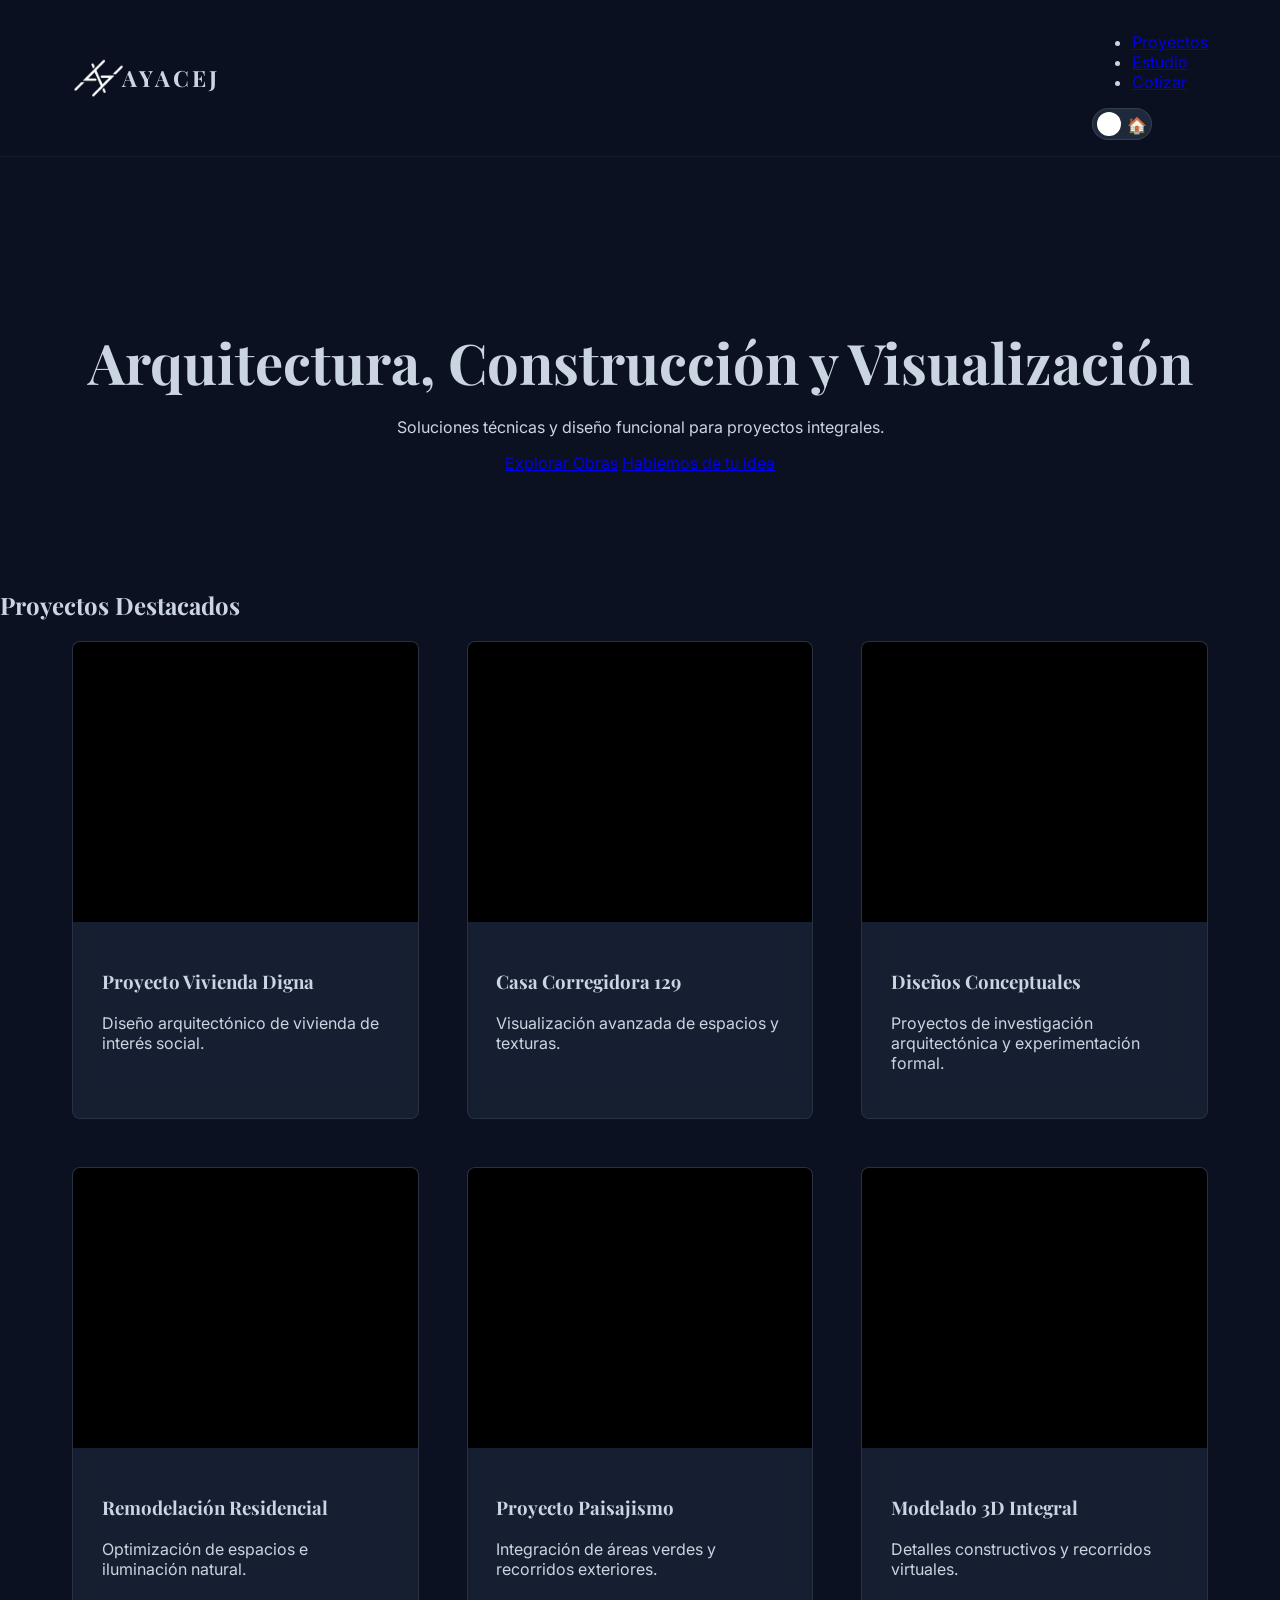
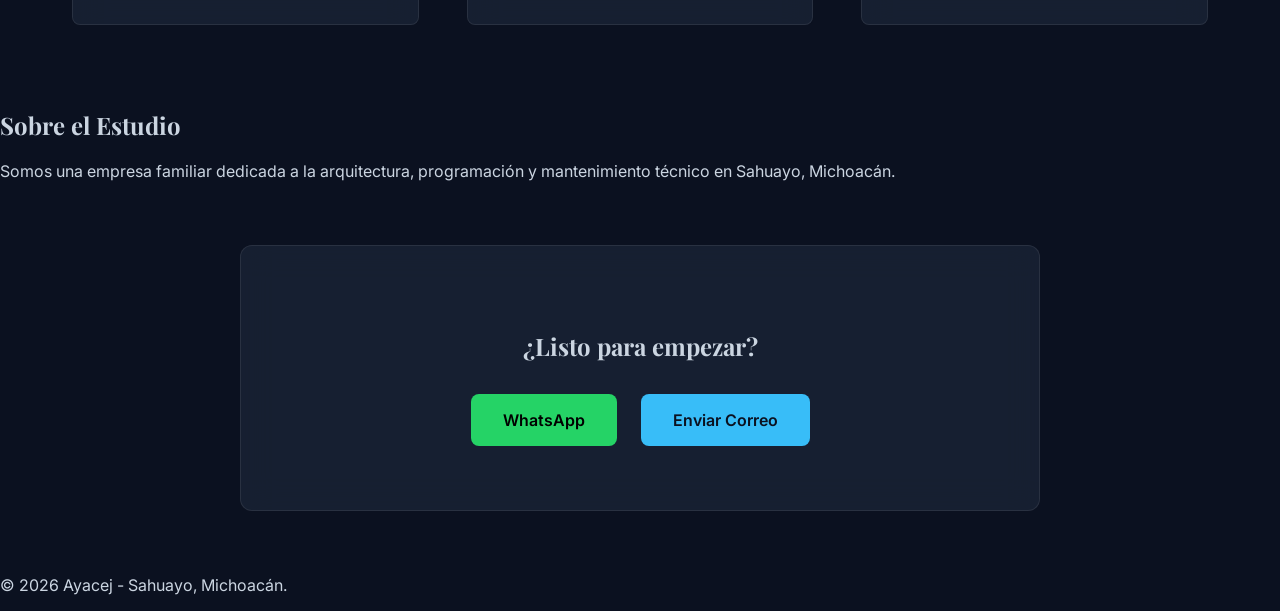
==== index.html @ bc3a91fa "Update index.html" ====
<!DOCTYPE html>
<html lang="es">
<head>
    <meta charset="UTF-8">
    <meta name="viewport" content="width=device-width, initial-scale=1.0">
    <title>AYACEJ | Arquitectura y Construcción</title>
    <link rel="stylesheet" href="style.css">
    <link rel="preconnect" href="https://fonts.googleapis.com">
    <link href="https://fonts.googleapis.com/css2?family=Inter:wght@300;400;500&family=Playfair+Display:wght@400;600;700&display=swap" rel="stylesheet">
</head>
<body>

<header>
    <nav>
        <a href="index.html" class="logo-link">
            <div class="logo-container">
                <img src="logo-blanco.png" alt="Ayacej" class="logo-img logo-dark">
                <img src="logo-negro.png" alt="Ayacej" class="logo-img logo-light">
                <span class="logo-text">AYACEJ</span>
            </div>
        </a>
        
        <div class="nav-right">
            <ul id="nav-links">
                <li><a href="#proyectos">Proyectos</a></li>
                <li><a href="#sobre-mi">Estudio</a></li>
                <li><a href="#contacto" class="btn-outline-nav">Cotizar</a></li>
            </ul>

            <div class="theme-toggle-wrapper">
                <input type="checkbox" id="theme-checkbox" class="toggle-checkbox">
                <label for="theme-checkbox" class="toggle-label">
                    <div class="toggle-icons">
                        <span class="icon sun-house">🏠</span>
                        <span class="icon moon-house">🏠</span>
                    </div>
                    <div class="toggle-thumb"></div>
                </label>
            </div>
            <button id="menu-toggle" class="mobile-menu-btn">☰</button>
        </div>
    </nav>
</header>

<section id="hero">
    <div class="hero-content fade-element">
        <h1>Arquitectura, Construcción y Visualización</h1>
        <p>Soluciones técnicas y diseño funcional para proyectos integrales.</p>
        <div class="hero-ctas">
            <a href="#proyectos" class="btn-primary">Explorar Obras</a>
            <a href="#contacto" class="btn-secondary">Hablemos de tu idea</a>
        </div>
    </div>
</section>

<main id="proyectos">
    <h2 class="section-title fade-element">Proyectos Destacados</h2>
    <div class="grid-proyectos">
        <div class="card fade-element">
            <div class="imagen-contenedor">
                <img src="proyecto1-img1.jpg" class="slideshow-img img-1" alt="Vivienda Digna" loading="lazy">
                <video src="proyecto1-video-web.mp4" class="hover-video" loop muted playsinline></video>
            </div>
            <div class="info">
                <h3>Proyecto Vivienda Digna</h3>
                <p>Diseño arquitectónico de vivienda de interés social.</p>
            </div>
        </div>
        <div class="card fade-element">
            <div class="imagen-contenedor">
                <img src="proyecto2-img1.jpg" class="slideshow-img img-1" alt="Casa Corregidora 129" loading="lazy">
                <video src="proyecto1-video-web.mp4" class="hover-video" loop muted playsinline></video>
            </div>
            <div class="info">
                <h3>Casa Corregidora 129</h3>
                <p>Visualización avanzada de espacios y texturas.</p>
            </div>
        </div>
        <div class="card fade-element">
            <div class="imagen-contenedor">
                <img src="proyecto3-img1.jpg" class="slideshow-img img-1" alt="Diseños Conceptuales" loading="lazy">
                <video src="proyecto3-video-web.mp4" class="hover-video" loop muted playsinline></video>
            </div>
            <div class="info">
                <h3>Diseños Conceptuales</h3>
                <p>Proyectos de investigación arquitectónica y experimentación formal.</p>
            </div>
        </div>
        <div class="card fade-element">
            <div class="imagen-contenedor">
                <img src="proyecto4-img1.jpg" class="slideshow-img img-1" alt="Remodelación" loading="lazy">
                <video src="proyecto4-video-web.mp4" class="hover-video" loop muted playsinline></video>
            </div>
            <div class="info">
                <h3>Remodelación Residencial</h3>
                <p>Optimización de espacios e iluminación natural.</p>
            </div>
        </div>
        <div class="card fade-element">
            <div class="imagen-contenedor">
                <img src="proyecto5-img1.jpg" class="slideshow-img img-1" alt="Paisajismo" loading="lazy">
                <video src="proyecto5-video-web.mp4" class="hover-video" loop muted playsinline></video>
            </div>
            <div class="info">
                <h3>Proyecto Paisajismo</h3>
                <p>Integración de áreas verdes y recorridos exteriores.</p>
            </div>
        </div>
        <div class="card fade-element">
            <div class="imagen-contenedor">
                <img src="proyecto6-img1.jpg" class="slideshow-img img-1" alt="Modelado 3D" loading="lazy">
                <video src="proyecto6-video-web.mp4" class="hover-video" loop muted playsinline></video>
            </div>
            <div class="info">
                <h3>Modelado 3D Integral</h3>
                <p>Detalles constructivos y recorridos virtuales.</p>
            </div>
        </div>
    </div>
</main>

<section id="sobre-mi" class="fade-element">
    <div class="container about-container">
        <h2>Sobre el Estudio</h2>
        <p>Somos una empresa familiar dedicada a la arquitectura, programación y mantenimiento técnico en Sahuayo, Michoacán.</p>
    </div>
</section>

<section id="contacto" class="fade-element">
    <div class="container contacto-container">
        <h2>¿Listo para empezar?</h2>
        <div class="contacto-links">
            <a href="https://wa.me/523531000000" target="_blank" class="contacto-btn whatsapp-btn">WhatsApp</a>
            <a href="mailto:contacto.ayacej@proton.me" class="contacto-btn email-btn">Enviar Correo</a>
        </div>
    </div>
</section>

<footer>
    <p>&copy; 2026 Ayacej - Sahuayo, Michoacán.</p>
</footer>

<script>
    const themeCheckbox = document.getElementById('theme-checkbox');
    themeCheckbox.addEventListener('change', () => {
        document.body.classList.toggle('light-mode');
    });

    const menuToggle = document.getElementById('menu-toggle');
    const navLinks = document.getElementById('nav-links');
    menuToggle.addEventListener('click', () => {
        navLinks.classList.toggle('active');
        menuToggle.innerHTML = navLinks.classList.contains('active') ? '✖' : '☰';
    });

    document.querySelectorAll('.card').forEach(card => {
        const video = card.querySelector('.hover-video');
        card.addEventListener('mouseenter', () => video?.play());
        card.addEventListener('mouseleave', () => { if(video){video.pause(); video.currentTime=0;}});
    });

    const observer = new IntersectionObserver((entries) => {
        entries.forEach(entry => {
            if (entry.isIntersecting) entry.target.classList.add('visible');
        });
    }, { threshold: 0.1 });
    document.querySelectorAll('.fade-element').forEach(el => observer.observe(el));
</script>
</body>
</html>
---- style.css ----
:root {
    --bg-dark: #0B1120;     
    --card-dark: rgba(30, 41, 59, 0.65); 
    --text-dark: #CBD5E1;   
    --acento: #38BDF8;      
    --bg-light: #F0F9FF;    
    --card-light: rgba(255, 255, 255, 0.7); 
    --text-light: #0F172A;  
}

/* EVITAR SCROLL LATERAL */
*, *::before, *::after { box-sizing: border-box; }
html, body { overflow-x: hidden; width: 100%; max-width: 100vw; margin: 0; padding: 0; }

body { font-family: 'Inter', sans-serif; background-color: var(--bg-dark); color: var(--text-dark); transition: background-color 0.4s ease; }
h1, h2, h3, .logo-text { font-family: 'Playfair Display', serif; }
body.light-mode { background-color: var(--bg-light); color: var(--text-light); }

header { position: sticky; top: 0; z-index: 1000; background: rgba(11, 17, 32, 0.8); backdrop-filter: blur(12px); -webkit-backdrop-filter: blur(12px); border-bottom: 1px solid rgba(255, 255, 255, 0.05); }
body.light-mode header { background: rgba(240, 249, 255, 0.8); border-bottom: 1px solid rgba(2, 132, 199, 0.1); }

nav { display: flex; justify-content: space-between; align-items: center; max-width: 1200px; margin: 0 auto; padding: 1rem 2rem; }
.logo-container { display: flex; align-items: center; height: 50px; width: 200px; position: relative; }
.logo-img { height: 40px; position: absolute; transition: opacity 0.4s; }
.logo-light, body.light-mode .logo-dark { opacity: 0; }
body.light-mode .logo-light { opacity: 1; }
.logo-text { margin-left: 50px; font-size: 1.4rem; letter-spacing: 3px; font-weight: 700; }
.logo-link { text-decoration: none; color: inherit; }

/* BOTÓN DE TEMA ANIMADO */
.theme-toggle-wrapper { position: relative; z-index: 1005; }
.toggle-checkbox { opacity: 0; position: absolute; }
.toggle-label { display: flex; align-items: center; justify-content: space-between; width: 60px; height: 32px; background: #1e293b; border-radius: 20px; position: relative; cursor: pointer; border: 1px solid rgba(255,255,255,0.1); }
.toggle-icons { display: flex; justify-content: space-between; width: 100%; padding: 0 6px; color: #cbd5e1; }
.toggle-thumb { width: 24px; height: 24px; background: white; border-radius: 50%; position: absolute; left: 4px; transition: 0.4s cubic-bezier(0.23, 1, 0.32, 1); }
.icon { width: 18px; height: 18px; }
.sun-house { opacity: 0; }
.toggle-checkbox:checked + .toggle-label { background: #cbd5e1; }
.toggle-checkbox:checked + .toggle-label .toggle-thumb { transform: translateX(28px); background: #0284C7; }
.toggle-checkbox:checked + .toggle-label .sun-house { opacity: 1; color: #0284C7; }
.toggle-checkbox:checked + .toggle-label .moon-house { opacity: 0; }

.mobile-menu-btn { background: none; border: none; font-size: 1.5rem; color: inherit; cursor: pointer; display: none; z-index: 1005; position: relative; }

/* HERO Y CARDS */
#hero { padding: 8rem 2rem 6rem; text-align: center; }
#hero h1 { font-size: 3.5rem; line-height: 1.1; margin-bottom: 1.5rem; }
.grid-proyectos { display: grid; grid-template-columns: repeat(auto-fit, minmax(320px, 1fr)); gap: 3rem; padding: 0 2rem 4rem; max-width: 1200px; margin: 0 auto; }
.card { background: var(--card-dark); backdrop-filter: blur(16px); border-radius: 8px; overflow: hidden; border: 1px solid rgba(255,255,255,0.08); transition: 0.4s; cursor: pointer; }
.card:hover { transform: translateY(-10px); border-color: var(--acento); box-shadow: 0 20px 40px rgba(0,0,0,0.4); }
.imagen-contenedor { width: 100%; height: 280px; position: relative; background: #000; overflow: hidden; }
.slideshow-img { position: absolute; width: 100%; height: 100%; object-fit: cover; opacity: 0; animation: crossfade 16s infinite; }
.img-1 { animation-delay: 0s; } .img-2 { animation-delay: 4s; }
@keyframes crossfade { 0%, 35% { opacity: 0; } 10%, 25% { opacity: 1; } }
.hover-video { position: absolute; width: 100%; height: 100%; object-fit: cover; opacity: 0; transition: 0.4s; z-index: 10; }
.card:hover .hover-video { opacity: 1; }
.info { padding: 1.8rem; }

/* CONTACTO */
.contacto-container { max-width: 800px; margin: 4rem auto; padding: 4rem 2rem; text-align: center; background: var(--card-dark); backdrop-filter: blur(16px); border-radius: 12px; border: 1px solid rgba(255,255,255,0.08); }
.contacto-links { display: flex; justify-content: center; gap: 1.5rem; margin-top: 2rem; }
.contacto-btn { display: flex; align-items: center; gap: 10px; padding: 1rem 2rem; border-radius: 8px; text-decoration: none; font-weight: 600; transition: 0.3s; }
.whatsapp-btn { background: #25D366; color: #000; }
.email-btn { background: var(--acento); color: #0B1120; }
body.light-mode .email-btn { background: #0284C7; color: #fff; }

.fade-element { opacity: 0; transform: translateY(30px); transition: 0.8s; }
.fade-element.visible { opacity: 1; transform: translateY(0); }

/* MOBILE */
@media (max-width: 768px) {
    .mobile-menu-btn { display: block; }
    nav ul { position: fixed; top: 0; left: 0; width: 100%; height: 100vh; background: rgba(11, 17, 32, 0.98); display: flex; flex-direction: column; justify-content: center; transform: translateX(100%); transition: 0.4s; }
    nav ul.active { transform: translateX(0); }
    nav ul li { margin: 1.5rem 0; font-size: 1.5rem; text-align: center; }
    .grid-proyectos { gap: 2rem; }
    .contacto-links { flex-direction: column; }
    #hero h1 { font-size: 2.4rem; }
}
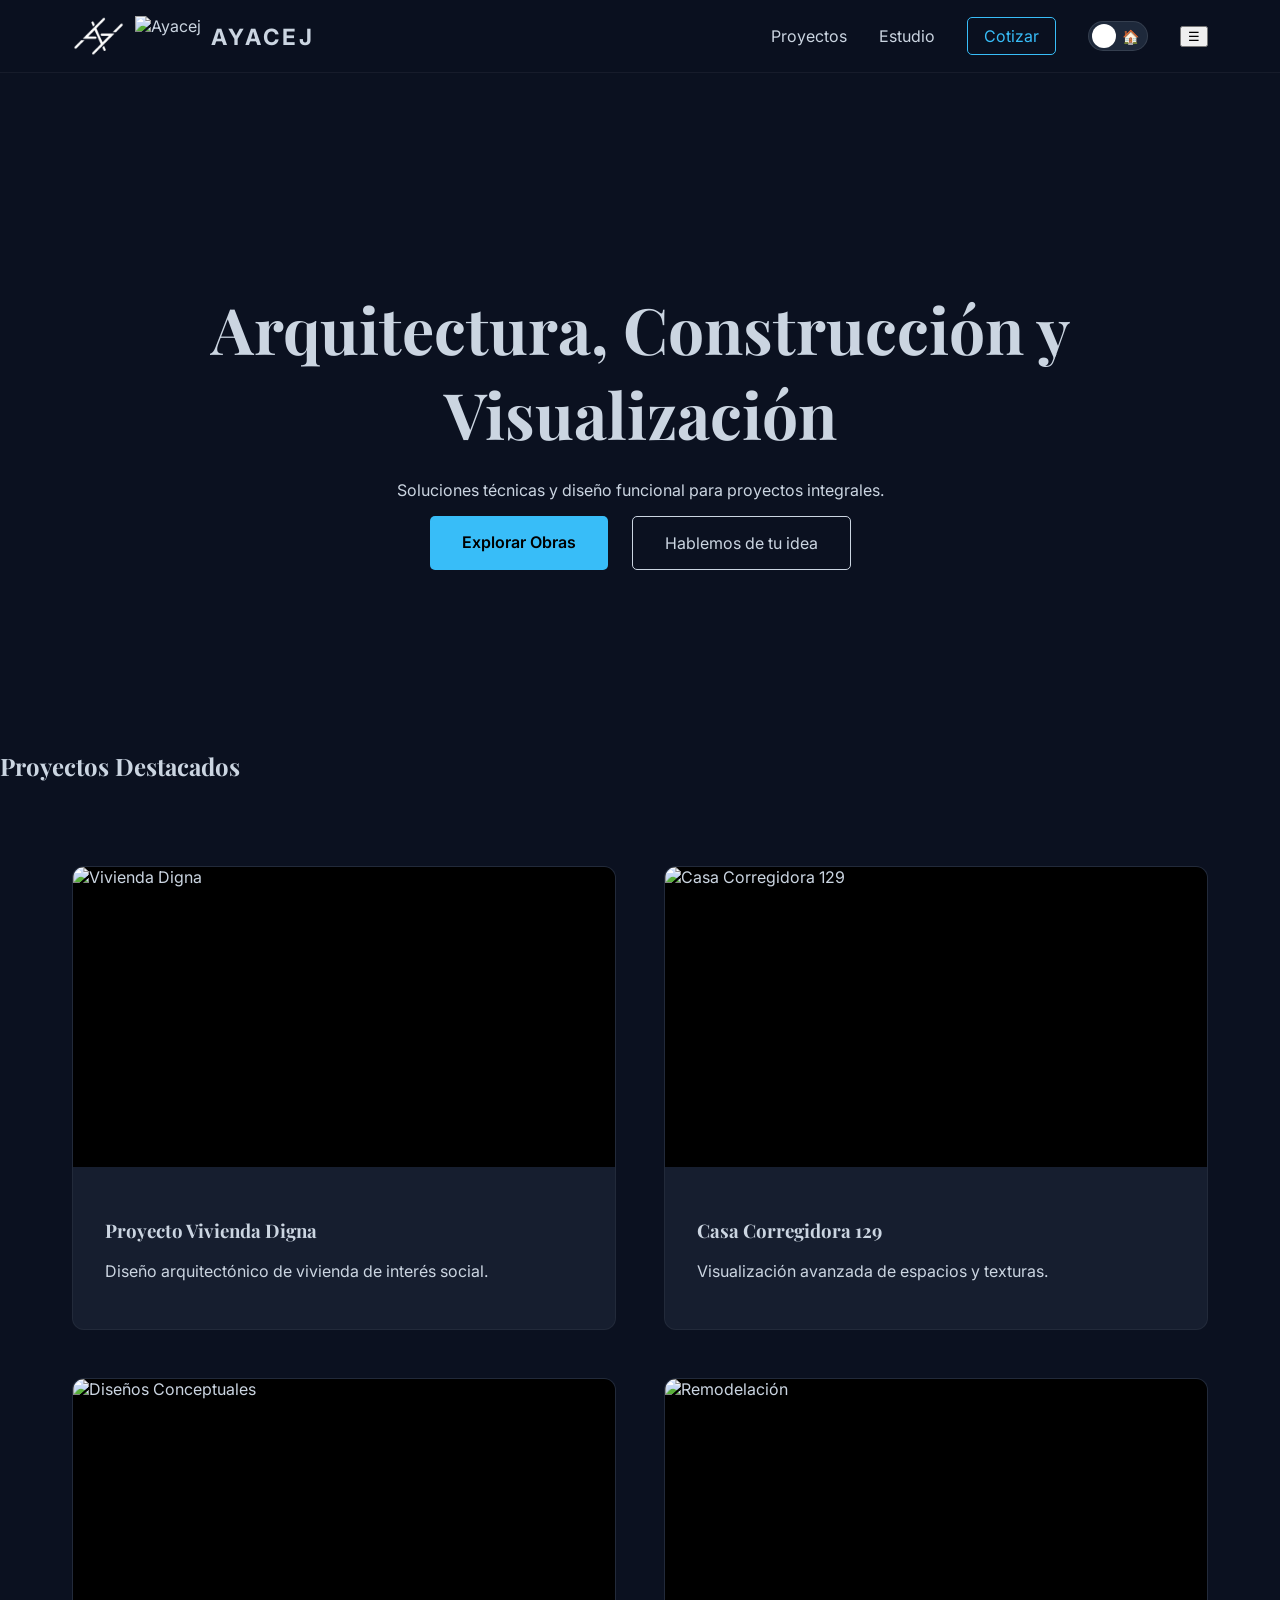
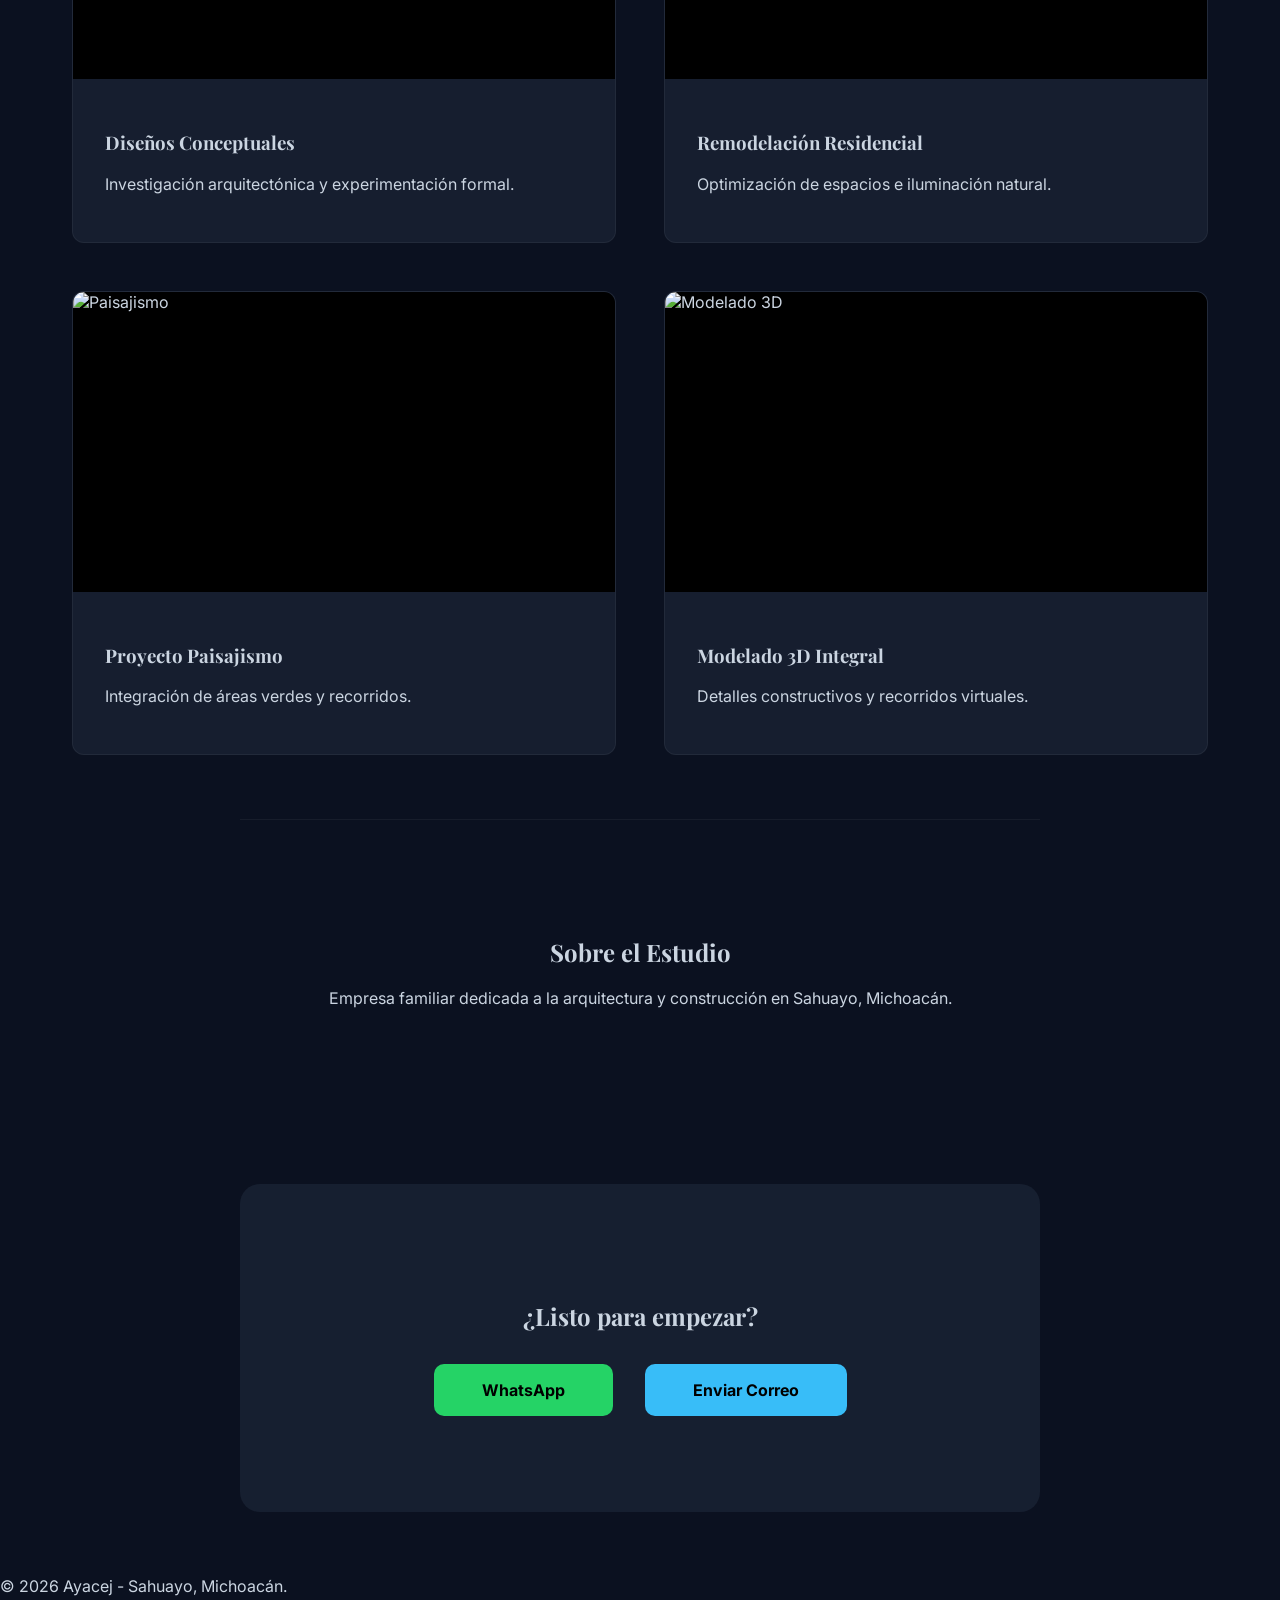
==== commit 397eafb4: "Update index.html" ====
--- a/index.html
+++ b/index.html
@@ -8,9 +8,7 @@
     <link rel="preconnect" href="https://fonts.googleapis.com">
     <link href="https://fonts.googleapis.com/css2?family=Inter:wght@300;400;500&family=Playfair+Display:wght@400;600;700&display=swap" rel="stylesheet">
 </head>
-<body>
-
-<header>
+<body class="dark-mode"> <header>
     <nav>
         <a href="index.html" class="logo-link">
             <div class="logo-container">
@@ -58,7 +56,7 @@
     <div class="grid-proyectos">
         <div class="card fade-element">
             <div class="imagen-contenedor">
-                <img src="proyecto1-img1.jpg" class="slideshow-img img-1" alt="Vivienda Digna" loading="lazy">
+                <img src="proyecto1-img1.jpg" class="slideshow-img img-1" alt="Vivienda Digna">
                 <video src="proyecto1-video-web.mp4" class="hover-video" loop muted playsinline></video>
             </div>
             <div class="info">
@@ -68,7 +66,7 @@
         </div>
         <div class="card fade-element">
             <div class="imagen-contenedor">
-                <img src="proyecto2-img1.jpg" class="slideshow-img img-1" alt="Casa Corregidora 129" loading="lazy">
+                <img src="proyecto2-img1.jpg" class="slideshow-img img-1" alt="Casa Corregidora 129">
                 <video src="proyecto1-video-web.mp4" class="hover-video" loop muted playsinline></video>
             </div>
             <div class="info">
@@ -78,17 +76,17 @@
         </div>
         <div class="card fade-element">
             <div class="imagen-contenedor">
-                <img src="proyecto3-img1.jpg" class="slideshow-img img-1" alt="Diseños Conceptuales" loading="lazy">
+                <img src="proyecto3-img1.jpg" class="slideshow-img img-1" alt="Diseños Conceptuales">
                 <video src="proyecto3-video-web.mp4" class="hover-video" loop muted playsinline></video>
             </div>
             <div class="info">
                 <h3>Diseños Conceptuales</h3>
-                <p>Proyectos de investigación arquitectónica y experimentación formal.</p>
+                <p>Investigación arquitectónica y experimentación formal.</p>
             </div>
         </div>
         <div class="card fade-element">
             <div class="imagen-contenedor">
-                <img src="proyecto4-img1.jpg" class="slideshow-img img-1" alt="Remodelación" loading="lazy">
+                <img src="proyecto4-img1.jpg" class="slideshow-img img-1" alt="Remodelación">
                 <video src="proyecto4-video-web.mp4" class="hover-video" loop muted playsinline></video>
             </div>
             <div class="info">
@@ -98,17 +96,17 @@
         </div>
         <div class="card fade-element">
             <div class="imagen-contenedor">
-                <img src="proyecto5-img1.jpg" class="slideshow-img img-1" alt="Paisajismo" loading="lazy">
+                <img src="proyecto5-img1.jpg" class="slideshow-img img-1" alt="Paisajismo">
                 <video src="proyecto5-video-web.mp4" class="hover-video" loop muted playsinline></video>
             </div>
             <div class="info">
                 <h3>Proyecto Paisajismo</h3>
-                <p>Integración de áreas verdes y recorridos exteriores.</p>
+                <p>Integración de áreas verdes y recorridos.</p>
             </div>
         </div>
         <div class="card fade-element">
             <div class="imagen-contenedor">
-                <img src="proyecto6-img1.jpg" class="slideshow-img img-1" alt="Modelado 3D" loading="lazy">
+                <img src="proyecto6-img1.jpg" class="slideshow-img img-1" alt="Modelado 3D">
                 <video src="proyecto6-video-web.mp4" class="hover-video" loop muted playsinline></video>
             </div>
             <div class="info">
@@ -122,7 +120,7 @@
 <section id="sobre-mi" class="fade-element">
     <div class="container about-container">
         <h2>Sobre el Estudio</h2>
-        <p>Somos una empresa familiar dedicada a la arquitectura, programación y mantenimiento técnico en Sahuayo, Michoacán.</p>
+        <p>Empresa familiar dedicada a la arquitectura y construcción en Sahuayo, Michoacán.</p>
     </div>
 </section>
 
@@ -142,8 +140,16 @@
 
 <script>
     const themeCheckbox = document.getElementById('theme-checkbox');
+    const body = document.body;
+
     themeCheckbox.addEventListener('change', () => {
-        document.body.classList.toggle('light-mode');
+        if(themeCheckbox.checked) {
+            body.classList.remove('dark-mode');
+            body.classList.add('light-mode');
+        } else {
+            body.classList.remove('light-mode');
+            body.classList.add('dark-mode');
+        }
     });
 
     const menuToggle = document.getElementById('menu-toggle');
--- a/style.css
+++ b/style.css
@@ -1,79 +1,81 @@
 :root {
     --bg-dark: #0B1120;     
-    --card-dark: rgba(30, 41, 59, 0.65); 
+    --card-dark: rgba(30, 41, 59, 0.6); 
     --text-dark: #CBD5E1;   
     --acento: #38BDF8;      
     --bg-light: #F0F9FF;    
-    --card-light: rgba(255, 255, 255, 0.7); 
+    --card-light: rgba(255, 255, 255, 0.8); 
     --text-light: #0F172A;  
 }
 
-/* EVITAR SCROLL LATERAL */
 *, *::before, *::after { box-sizing: border-box; }
-html, body { overflow-x: hidden; width: 100%; max-width: 100vw; margin: 0; padding: 0; }
+html, body { overflow-x: hidden; width: 100%; margin: 0; padding: 0; }
 
-body { font-family: 'Inter', sans-serif; background-color: var(--bg-dark); color: var(--text-dark); transition: background-color 0.4s ease; }
-h1, h2, h3, .logo-text { font-family: 'Playfair Display', serif; }
-body.light-mode { background-color: var(--bg-light); color: var(--text-light); }
+body { font-family: 'Inter', sans-serif; background-color: var(--bg-dark); color: var(--text-dark); transition: 0.4s; }
+h1, h2, h3 { font-family: 'Playfair Display', serif; }
+a { text-decoration: none; color: inherit; transition: 0.3s; }
 
-header { position: sticky; top: 0; z-index: 1000; background: rgba(11, 17, 32, 0.8); backdrop-filter: blur(12px); -webkit-backdrop-filter: blur(12px); border-bottom: 1px solid rgba(255, 255, 255, 0.05); }
+/* HEADER Y NAV */
+header { position: sticky; top: 0; z-index: 1000; background: rgba(11, 17, 32, 0.8); backdrop-filter: blur(12px); border-bottom: 1px solid rgba(255, 255, 255, 0.05); }
 body.light-mode header { background: rgba(240, 249, 255, 0.8); border-bottom: 1px solid rgba(2, 132, 199, 0.1); }
 
 nav { display: flex; justify-content: space-between; align-items: center; max-width: 1200px; margin: 0 auto; padding: 1rem 2rem; }
-.logo-container { display: flex; align-items: center; height: 50px; width: 200px; position: relative; }
-.logo-img { height: 40px; position: absolute; transition: opacity 0.4s; }
-.logo-light, body.light-mode .logo-dark { opacity: 0; }
-body.light-mode .logo-light { opacity: 1; }
-.logo-text { margin-left: 50px; font-size: 1.4rem; letter-spacing: 3px; font-weight: 700; }
-.logo-link { text-decoration: none; color: inherit; }
+.nav-right { display: flex; align-items: center; gap: 2rem; }
 
-/* BOTÓN DE TEMA ANIMADO */
+/* Menú horizontal PC */
+nav ul { display: flex; list-style: none; gap: 2rem; margin: 0; padding: 0; }
+nav ul li a:hover { color: var(--acento); }
+.btn-outline-nav { border: 1px solid var(--acento); padding: 0.5rem 1rem; border-radius: 5px; color: var(--acento) !important; }
+
+.logo-container { display: flex; align-items: center; gap: 10px; }
+.logo-img { height: 40px; }
+.logo-text { font-size: 1.4rem; letter-spacing: 3px; font-weight: 700; }
+
+/* BOTÓN TEMA */
 .theme-toggle-wrapper { position: relative; z-index: 1005; }
 .toggle-checkbox { opacity: 0; position: absolute; }
-.toggle-label { display: flex; align-items: center; justify-content: space-between; width: 60px; height: 32px; background: #1e293b; border-radius: 20px; position: relative; cursor: pointer; border: 1px solid rgba(255,255,255,0.1); }
-.toggle-icons { display: flex; justify-content: space-between; width: 100%; padding: 0 6px; color: #cbd5e1; }
-.toggle-thumb { width: 24px; height: 24px; background: white; border-radius: 50%; position: absolute; left: 4px; transition: 0.4s cubic-bezier(0.23, 1, 0.32, 1); }
-.icon { width: 18px; height: 18px; }
-.sun-house { opacity: 0; }
-.toggle-checkbox:checked + .toggle-label { background: #cbd5e1; }
-.toggle-checkbox:checked + .toggle-label .toggle-thumb { transform: translateX(28px); background: #0284C7; }
-.toggle-checkbox:checked + .toggle-label .sun-house { opacity: 1; color: #0284C7; }
-.toggle-checkbox:checked + .toggle-label .moon-house { opacity: 0; }
+.toggle-label { display: flex; align-items: center; width: 60px; height: 30px; background: #1e293b; border-radius: 20px; cursor: pointer; position: relative; border: 1px solid rgba(255,255,255,0.1); }
+.toggle-thumb { width: 24px; height: 24px; background: white; border-radius: 50%; position: absolute; left: 3px; transition: 0.4s; z-index: 2; }
+.toggle-icons { display: flex; justify-content: space-between; width: 100%; padding: 0 8px; font-size: 14px; }
+.toggle-checkbox:checked + .toggle-label .toggle-thumb { transform: translateX(30px); }
 
-.mobile-menu-btn { background: none; border: none; font-size: 1.5rem; color: inherit; cursor: pointer; display: none; z-index: 1005; position: relative; }
+/* HERO */
+#hero { padding: 10rem 2rem; text-align: center; }
+#hero h1 { font-size: 4rem; margin-bottom: 1.5rem; }
+.hero-ctas { display: flex; justify-content: center; gap: 1.5rem; }
+.btn-primary { background: var(--acento); color: #000; padding: 1rem 2rem; border-radius: 5px; font-weight: 600; }
+.btn-secondary { border: 1px solid var(--text-dark); padding: 1rem 2rem; border-radius: 5px; }
 
-/* HERO Y CARDS */
-#hero { padding: 8rem 2rem 6rem; text-align: center; }
-#hero h1 { font-size: 3.5rem; line-height: 1.1; margin-bottom: 1.5rem; }
-.grid-proyectos { display: grid; grid-template-columns: repeat(auto-fit, minmax(320px, 1fr)); gap: 3rem; padding: 0 2rem 4rem; max-width: 1200px; margin: 0 auto; }
-.card { background: var(--card-dark); backdrop-filter: blur(16px); border-radius: 8px; overflow: hidden; border: 1px solid rgba(255,255,255,0.08); transition: 0.4s; cursor: pointer; }
-.card:hover { transform: translateY(-10px); border-color: var(--acento); box-shadow: 0 20px 40px rgba(0,0,0,0.4); }
-.imagen-contenedor { width: 100%; height: 280px; position: relative; background: #000; overflow: hidden; }
-.slideshow-img { position: absolute; width: 100%; height: 100%; object-fit: cover; opacity: 0; animation: crossfade 16s infinite; }
-.img-1 { animation-delay: 0s; } .img-2 { animation-delay: 4s; }
-@keyframes crossfade { 0%, 35% { opacity: 0; } 10%, 25% { opacity: 1; } }
-.hover-video { position: absolute; width: 100%; height: 100%; object-fit: cover; opacity: 0; transition: 0.4s; z-index: 10; }
+/* GRID CARDS */
+.grid-proyectos { display: grid; grid-template-columns: repeat(auto-fit, minmax(350px, 1fr)); gap: 3rem; max-width: 1200px; margin: 0 auto; padding: 4rem 2rem; }
+.card { background: var(--card-dark); border-radius: 12px; overflow: hidden; border: 1px solid rgba(255,255,255,0.05); transition: 0.4s; }
+.card:hover { transform: translateY(-10px); border-color: var(--acento); }
+.imagen-contenedor { height: 300px; position: relative; background: #000; }
+.slideshow-img { width: 100%; height: 100%; object-fit: cover; }
+.hover-video { position: absolute; top: 0; left: 0; width: 100%; height: 100%; object-fit: cover; opacity: 0; transition: 0.4s; }
 .card:hover .hover-video { opacity: 1; }
-.info { padding: 1.8rem; }
+.info { padding: 2rem; }
 
 /* CONTACTO */
-.contacto-container { max-width: 800px; margin: 4rem auto; padding: 4rem 2rem; text-align: center; background: var(--card-dark); backdrop-filter: blur(16px); border-radius: 12px; border: 1px solid rgba(255,255,255,0.08); }
-.contacto-links { display: flex; justify-content: center; gap: 1.5rem; margin-top: 2rem; }
-.contacto-btn { display: flex; align-items: center; gap: 10px; padding: 1rem 2rem; border-radius: 8px; text-decoration: none; font-weight: 600; transition: 0.3s; }
-.whatsapp-btn { background: #25D366; color: #000; }
-.email-btn { background: var(--acento); color: #0B1120; }
-body.light-mode .email-btn { background: #0284C7; color: #fff; }
+.contacto-container { text-align: center; padding: 6rem 2rem; background: var(--card-dark); margin: 4rem auto; max-width: 800px; border-radius: 20px; }
+.contacto-links { display: flex; justify-content: center; gap: 2rem; margin-top: 2rem; }
+.contacto-btn { padding: 1rem 3rem; border-radius: 10px; font-weight: 700; color: #000 !important; }
+.whatsapp-btn { background: #25D366; }
+.email-btn { background: var(--acento); }
 
+/* SOBRE MI */
+.about-container { max-width: 800px; margin: 0 auto; padding: 6rem 2rem; text-align: center; border-top: 1px solid rgba(255,255,255,0.05); }
+
+/* ANIMACIONES */
 .fade-element { opacity: 0; transform: translateY(30px); transition: 0.8s; }
 .fade-element.visible { opacity: 1; transform: translateY(0); }
 
-/* MOBILE */
+/* RESPONSIVO */
 @media (max-width: 768px) {
-    .mobile-menu-btn { display: block; }
-    nav ul { position: fixed; top: 0; left: 0; width: 100%; height: 100vh; background: rgba(11, 17, 32, 0.98); display: flex; flex-direction: column; justify-content: center; transform: translateX(100%); transition: 0.4s; }
+    .mobile-menu-btn { display: block; position: relative; z-index: 1005; background: none; border: none; font-size: 1.5rem; color: inherit; }
+    nav ul { position: fixed; top: 0; left: 0; width: 100%; height: 100vh; background: var(--bg-dark); flex-direction: column; justify-content: center; transform: translateX(100%); transition: 0.4s; z-index: 1000; }
     nav ul.active { transform: translateX(0); }
-    nav ul li { margin: 1.5rem 0; font-size: 1.5rem; text-align: center; }
-    .grid-proyectos { gap: 2rem; }
-    .contacto-links { flex-direction: column; }
-    #hero h1 { font-size: 2.4rem; }
+    .nav-right { gap: 1rem; }
+    #hero h1 { font-size: 2.5rem; }
+    .hero-ctas, .contacto-links { flex-direction: column; }
 }
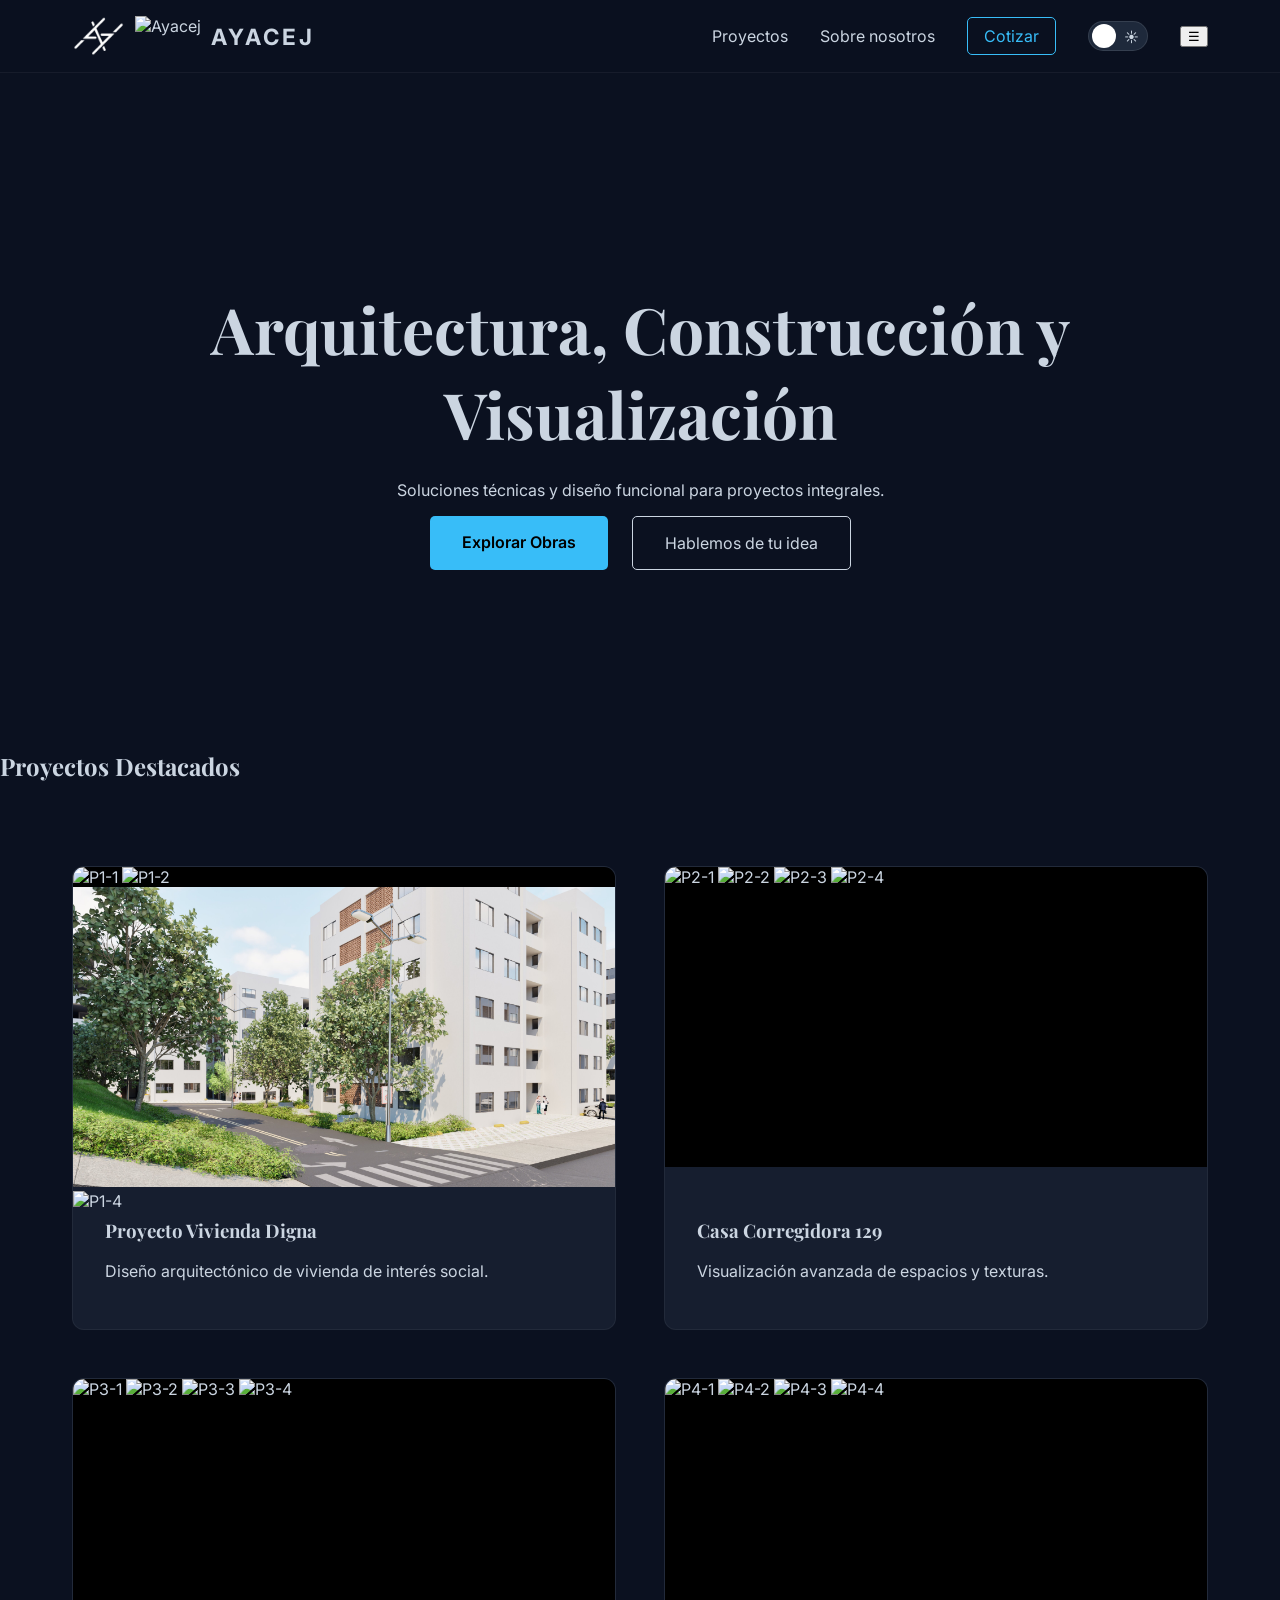
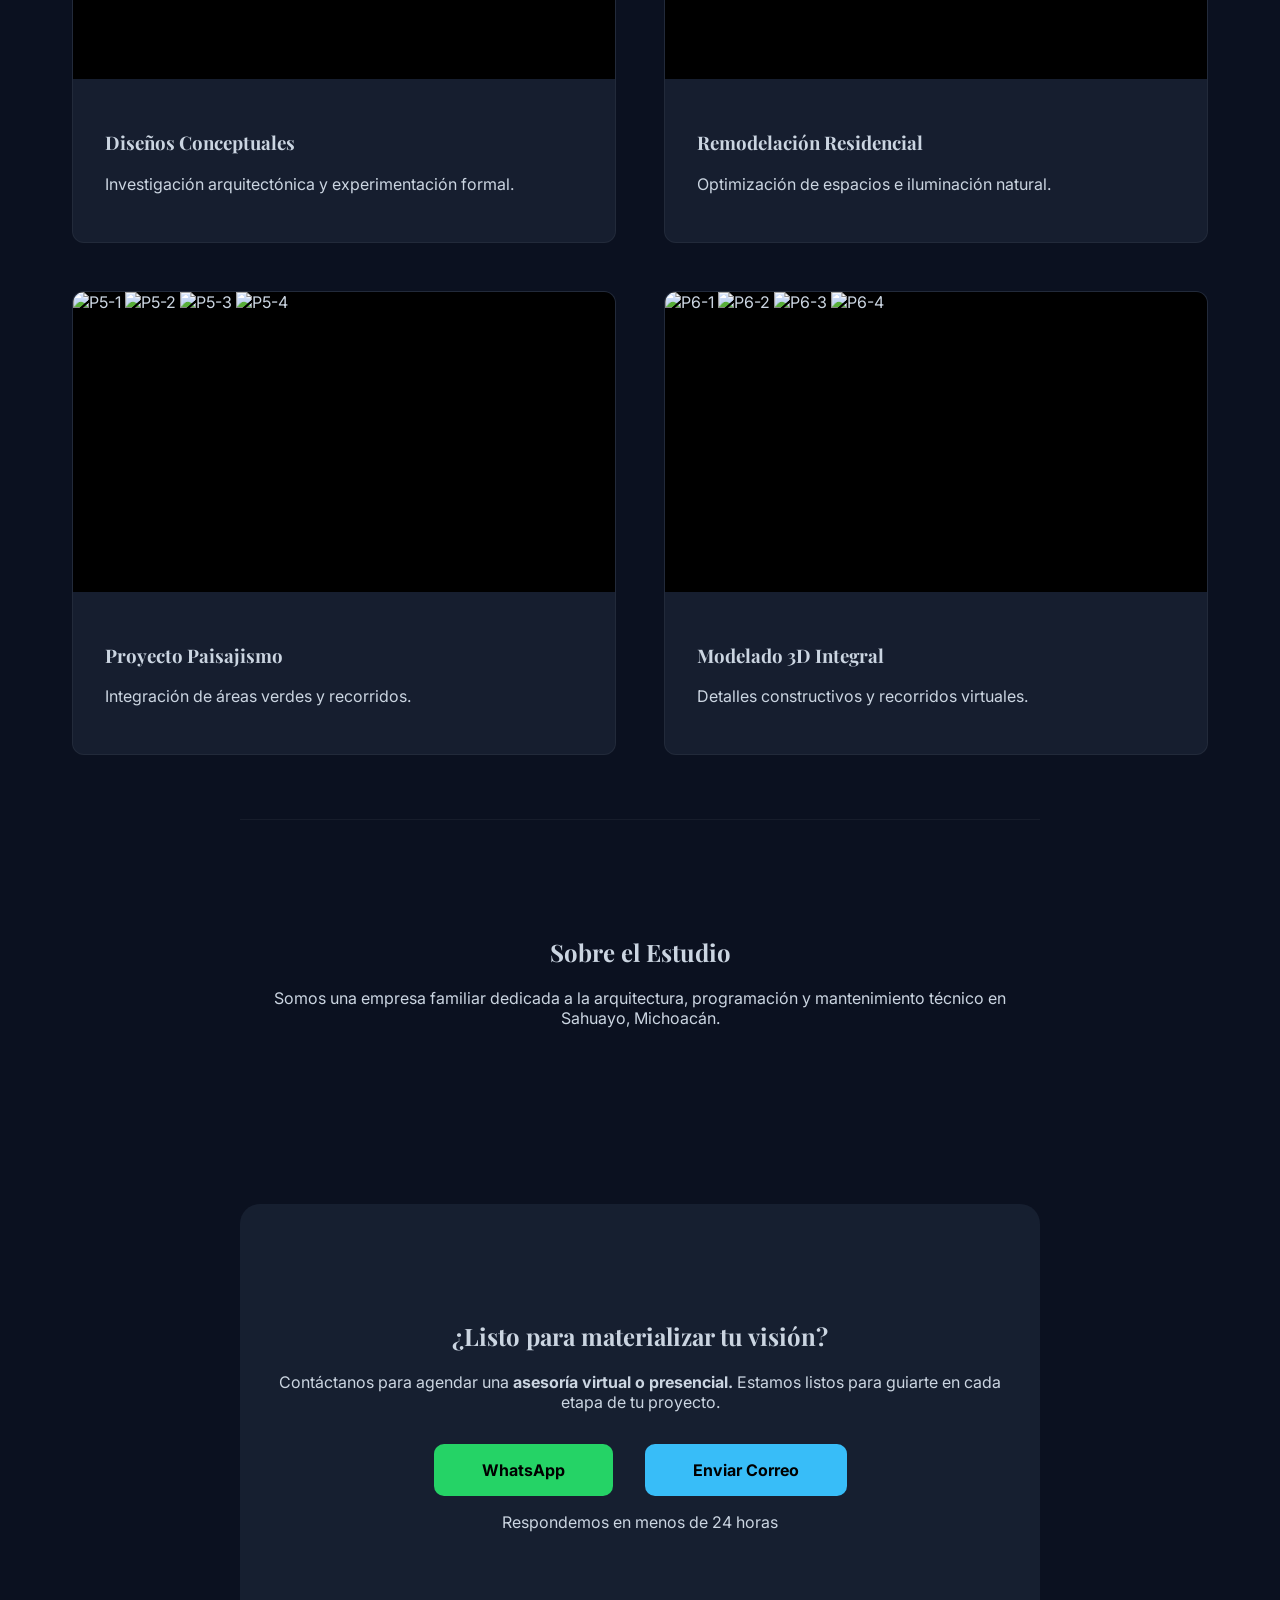
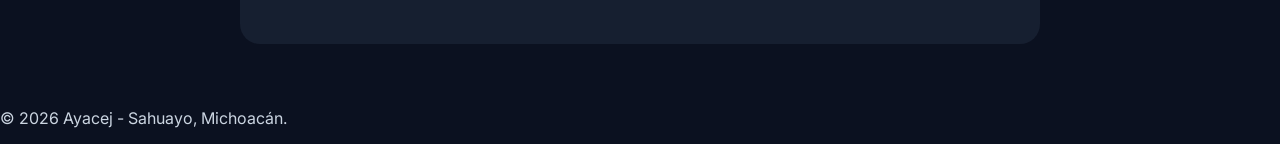
==== commit 594ecd40: "Update index.html" ====
--- a/index.html
+++ b/index.html
@@ -8,7 +8,9 @@
     <link rel="preconnect" href="https://fonts.googleapis.com">
     <link href="https://fonts.googleapis.com/css2?family=Inter:wght@300;400;500&family=Playfair+Display:wght@400;600;700&display=swap" rel="stylesheet">
 </head>
-<body class="dark-mode"> <header>
+<body class="dark-mode">
+
+<header>
     <nav>
         <a href="index.html" class="logo-link">
             <div class="logo-container">
@@ -21,7 +23,7 @@
         <div class="nav-right">
             <ul id="nav-links">
                 <li><a href="#proyectos">Proyectos</a></li>
-                <li><a href="#sobre-mi">Estudio</a></li>
+                <li><a href="#sobre-mi">Sobre nosotros</a></li>
                 <li><a href="#contacto" class="btn-outline-nav">Cotizar</a></li>
             </ul>
 
@@ -29,8 +31,8 @@
                 <input type="checkbox" id="theme-checkbox" class="toggle-checkbox">
                 <label for="theme-checkbox" class="toggle-label">
                     <div class="toggle-icons">
-                        <span class="icon sun-house">🏠</span>
-                        <span class="icon moon-house">🏠</span>
+                        <span class="icon sun-house">🌕</span>
+                        <span class="icon moon-house">☀️</span>
                     </div>
                     <div class="toggle-thumb"></div>
                 </label>
@@ -54,60 +56,84 @@
 <main id="proyectos">
     <h2 class="section-title fade-element">Proyectos Destacados</h2>
     <div class="grid-proyectos">
-        <div class="card fade-element">
-            <div class="imagen-contenedor">
-                <img src="proyecto1-img1.jpg" class="slideshow-img img-1" alt="Vivienda Digna">
-                <video src="proyecto1-video-web.mp4" class="hover-video" loop muted playsinline></video>
+        
+        <div class="card fade-element">
+            <div class="imagen-contenedor">
+                <img src="proyecto1-img1.jpg" class="slideshow-img img-1" alt="P1-1" loading="lazy">
+                <img src="proyecto1-img2.jpg" class="slideshow-img img-2" alt="P1-2" loading="lazy">
+                <img src="proyecto1-img3.jpg" class="slideshow-img img-3" alt="P1-3" loading="lazy">
+                <img src="proyecto1-img4.jpg" class="slideshow-img img-4" alt="P1-4" loading="lazy">
+                <video src="proyecto1-video-web.mp4" class="hover-video" loop muted playsinline preload="none"></video>
             </div>
             <div class="info">
                 <h3>Proyecto Vivienda Digna</h3>
                 <p>Diseño arquitectónico de vivienda de interés social.</p>
             </div>
         </div>
-        <div class="card fade-element">
-            <div class="imagen-contenedor">
-                <img src="proyecto2-img1.jpg" class="slideshow-img img-1" alt="Casa Corregidora 129">
-                <video src="proyecto1-video-web.mp4" class="hover-video" loop muted playsinline></video>
+
+        <div class="card fade-element">
+            <div class="imagen-contenedor">
+                <img src="proyecto2-img1.jpg" class="slideshow-img img-1" alt="P2-1" loading="lazy">
+                <img src="proyecto2-img2.jpg" class="slideshow-img img-2" alt="P2-2" loading="lazy">
+                <img src="proyecto2-img3.jpg" class="slideshow-img img-3" alt="P2-3" loading="lazy">
+                <img src="proyecto2-img4.jpg" class="slideshow-img img-4" alt="P2-4" loading="lazy">
+                <video src="proyecto1-video-web.mp4" class="hover-video" loop muted playsinline preload="none"></video>
             </div>
             <div class="info">
                 <h3>Casa Corregidora 129</h3>
                 <p>Visualización avanzada de espacios y texturas.</p>
             </div>
         </div>
-        <div class="card fade-element">
-            <div class="imagen-contenedor">
-                <img src="proyecto3-img1.jpg" class="slideshow-img img-1" alt="Diseños Conceptuales">
-                <video src="proyecto3-video-web.mp4" class="hover-video" loop muted playsinline></video>
+
+        <div class="card fade-element">
+            <div class="imagen-contenedor">
+                <img src="proyecto3-img1.jpg" class="slideshow-img img-1" alt="P3-1" loading="lazy">
+                <img src="proyecto3-img2.jpg" class="slideshow-img img-2" alt="P3-2" loading="lazy">
+                <img src="proyecto3-img3.jpg" class="slideshow-img img-3" alt="P3-3" loading="lazy">
+                <img src="proyecto3-img4.jpg" class="slideshow-img img-4" alt="P3-4" loading="lazy">
+                <video src="proyecto3-video-web.mp4" class="hover-video" loop muted playsinline preload="none"></video>
             </div>
             <div class="info">
                 <h3>Diseños Conceptuales</h3>
                 <p>Investigación arquitectónica y experimentación formal.</p>
             </div>
         </div>
-        <div class="card fade-element">
-            <div class="imagen-contenedor">
-                <img src="proyecto4-img1.jpg" class="slideshow-img img-1" alt="Remodelación">
-                <video src="proyecto4-video-web.mp4" class="hover-video" loop muted playsinline></video>
+
+        <div class="card fade-element">
+            <div class="imagen-contenedor">
+                <img src="proyecto4-img1.jpg" class="slideshow-img img-1" alt="P4-1" loading="lazy">
+                <img src="proyecto4-img2.jpg" class="slideshow-img img-2" alt="P4-2" loading="lazy">
+                <img src="proyecto4-img3.jpg" class="slideshow-img img-3" alt="P4-3" loading="lazy">
+                <img src="proyecto4-img4.jpg" class="slideshow-img img-4" alt="P4-4" loading="lazy">
+                <video src="proyecto4-video-web.mp4" class="hover-video" loop muted playsinline preload="none"></video>
             </div>
             <div class="info">
                 <h3>Remodelación Residencial</h3>
                 <p>Optimización de espacios e iluminación natural.</p>
             </div>
         </div>
-        <div class="card fade-element">
-            <div class="imagen-contenedor">
-                <img src="proyecto5-img1.jpg" class="slideshow-img img-1" alt="Paisajismo">
-                <video src="proyecto5-video-web.mp4" class="hover-video" loop muted playsinline></video>
+
+        <div class="card fade-element">
+            <div class="imagen-contenedor">
+                <img src="proyecto5-img1.jpg" class="slideshow-img img-1" alt="P5-1" loading="lazy">
+                <img src="proyecto5-img2.jpg" class="slideshow-img img-2" alt="P5-2" loading="lazy">
+                <img src="proyecto5-img3.jpg" class="slideshow-img img-3" alt="P5-3" loading="lazy">
+                <img src="proyecto5-img4.jpg" class="slideshow-img img-4" alt="P5-4" loading="lazy">
+                <video src="proyecto5-video-web.mp4" class="hover-video" loop muted playsinline preload="none"></video>
             </div>
             <div class="info">
                 <h3>Proyecto Paisajismo</h3>
                 <p>Integración de áreas verdes y recorridos.</p>
             </div>
         </div>
-        <div class="card fade-element">
-            <div class="imagen-contenedor">
-                <img src="proyecto6-img1.jpg" class="slideshow-img img-1" alt="Modelado 3D">
-                <video src="proyecto6-video-web.mp4" class="hover-video" loop muted playsinline></video>
+
+        <div class="card fade-element">
+            <div class="imagen-contenedor">
+                <img src="proyecto6-img1.jpg" class="slideshow-img img-1" alt="P6-1" loading="lazy">
+                <img src="proyecto6-img2.jpg" class="slideshow-img img-2" alt="P6-2" loading="lazy">
+                <img src="proyecto6-img3.jpg" class="slideshow-img img-3" alt="P6-3" loading="lazy">
+                <img src="proyecto6-img4.jpg" class="slideshow-img img-4" alt="P6-4" loading="lazy">
+                <video src="proyecto6-video-web.mp4" class="hover-video" loop muted playsinline preload="none"></video>
             </div>
             <div class="info">
                 <h3>Modelado 3D Integral</h3>
@@ -120,17 +146,19 @@
 <section id="sobre-mi" class="fade-element">
     <div class="container about-container">
         <h2>Sobre el Estudio</h2>
-        <p>Empresa familiar dedicada a la arquitectura y construcción en Sahuayo, Michoacán.</p>
+        <p>Somos una empresa familiar dedicada a la arquitectura, programación y mantenimiento técnico en Sahuayo, Michoacán.</p>
     </div>
 </section>
 
 <section id="contacto" class="fade-element">
     <div class="container contacto-container">
-        <h2>¿Listo para empezar?</h2>
+        <h2>¿Listo para materializar tu visión?</h2>
+        <p class="contacto-desc">Contáctanos para agendar una <strong>asesoría virtual o presencial.</strong> Estamos listos para guiarte en cada etapa de tu proyecto.</p>
         <div class="contacto-links">
-            <a href="https://wa.me/523531000000" target="_blank" class="contacto-btn whatsapp-btn">WhatsApp</a>
+            <a href="https://wa.me/523531338947" target="_blank" class="contacto-btn whatsapp-btn">WhatsApp</a>
             <a href="mailto:contacto.ayacej@proton.me" class="contacto-btn email-btn">Enviar Correo</a>
         </div>
+        <p class="disponibilidad"><span class="status-dot"></span> Respondemos en menos de 24 horas</p>
     </div>
 </section>
 
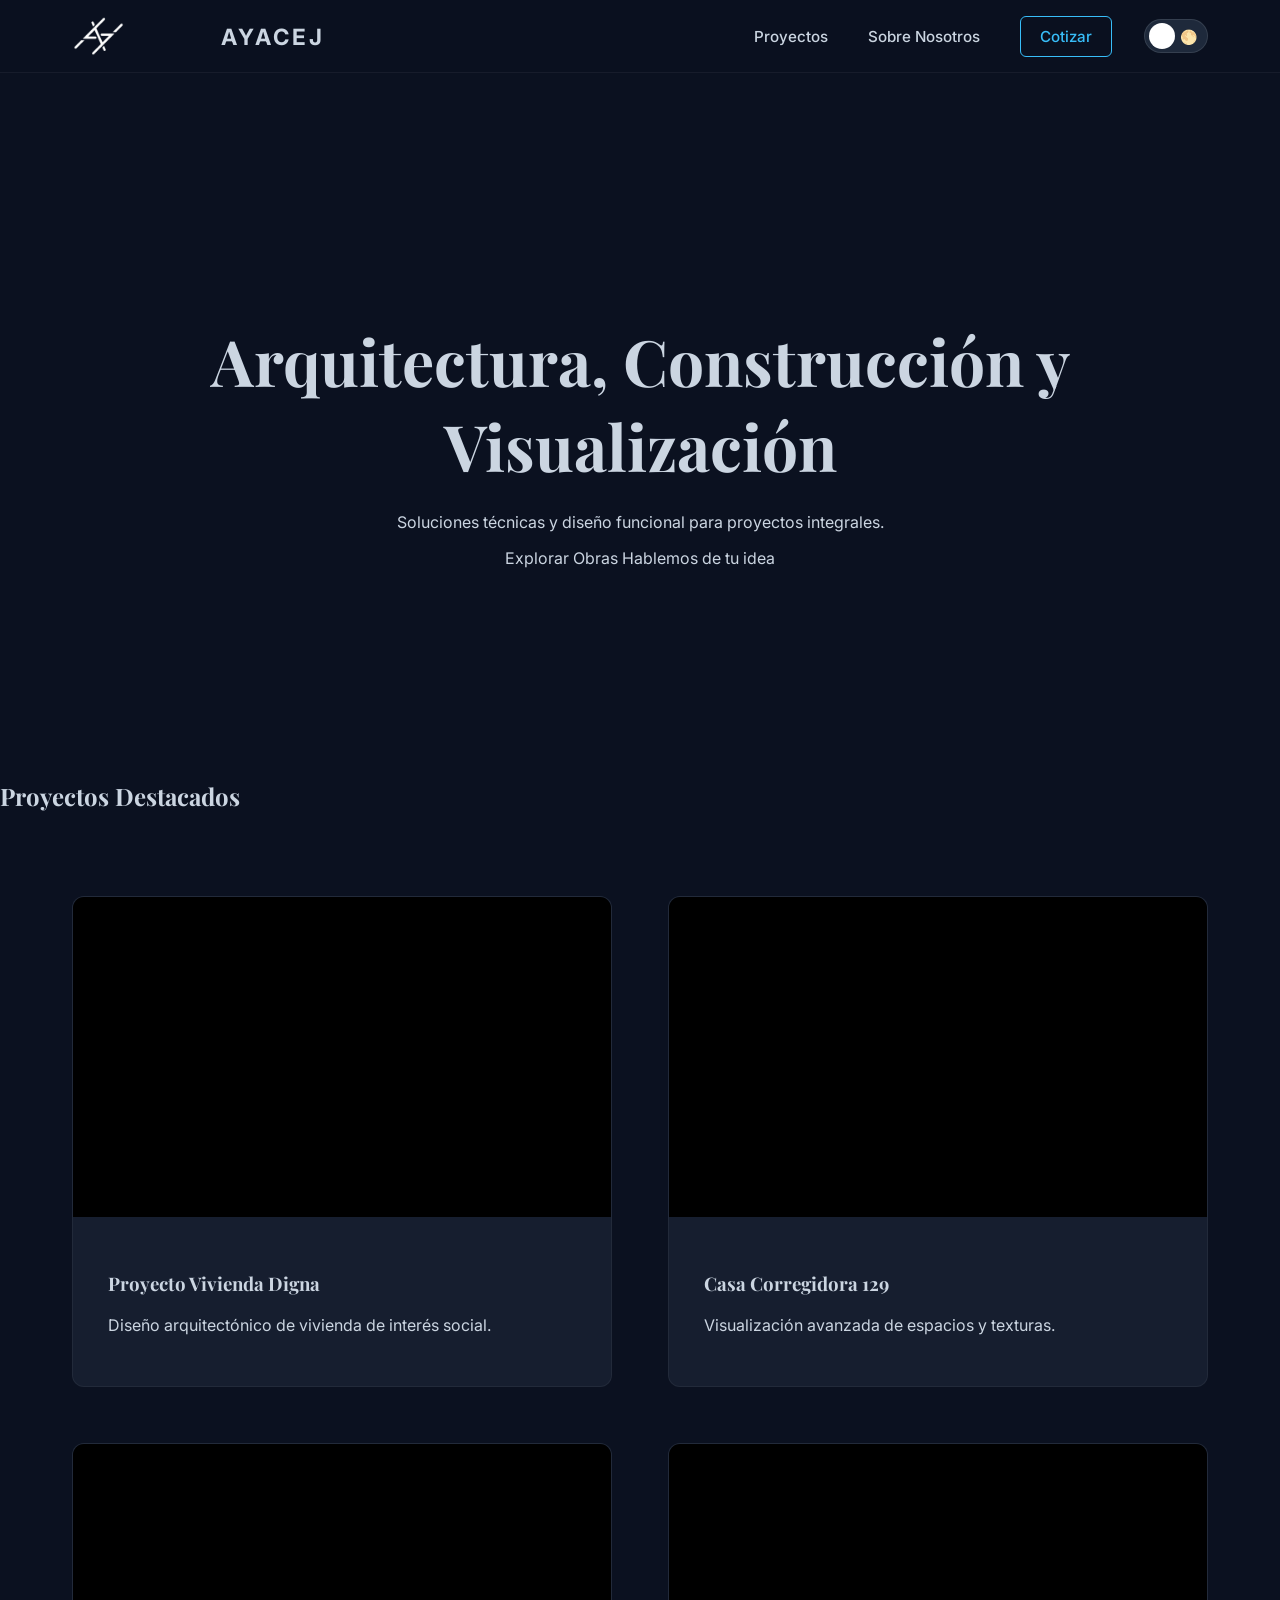
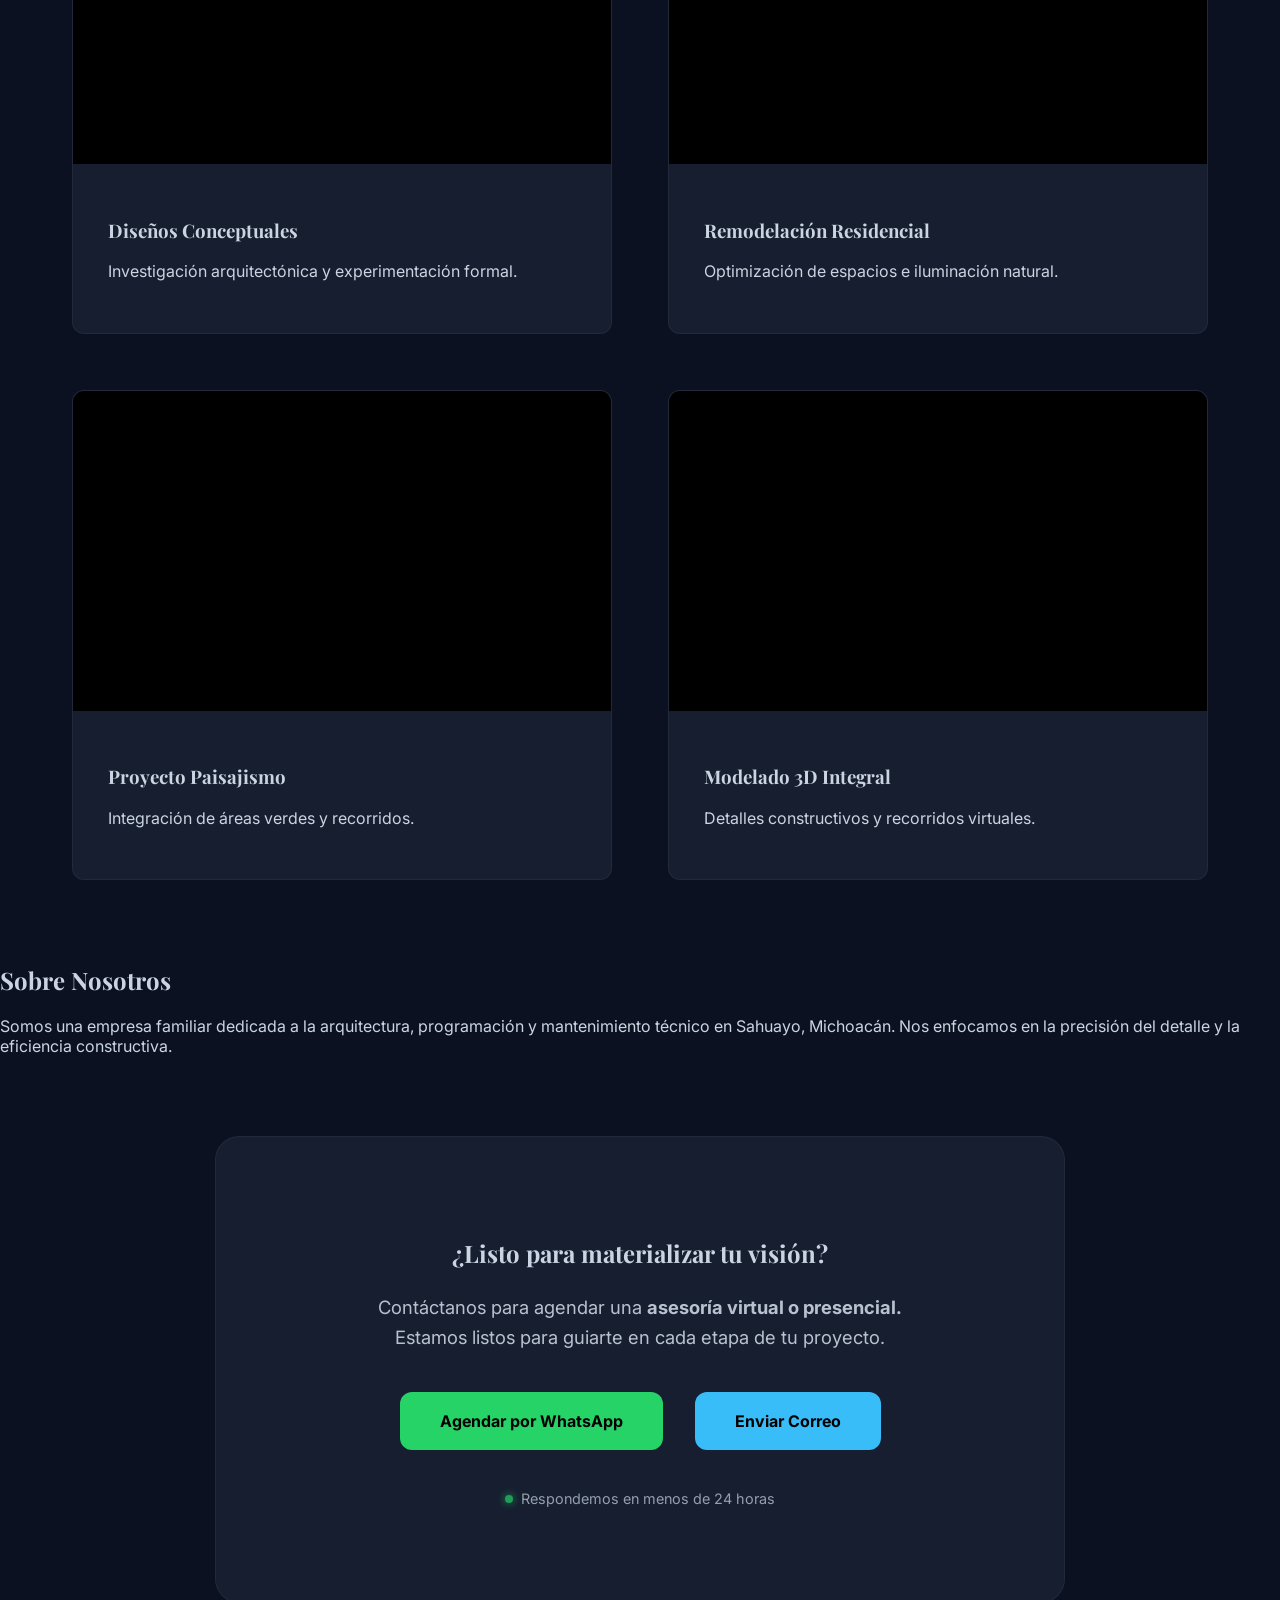
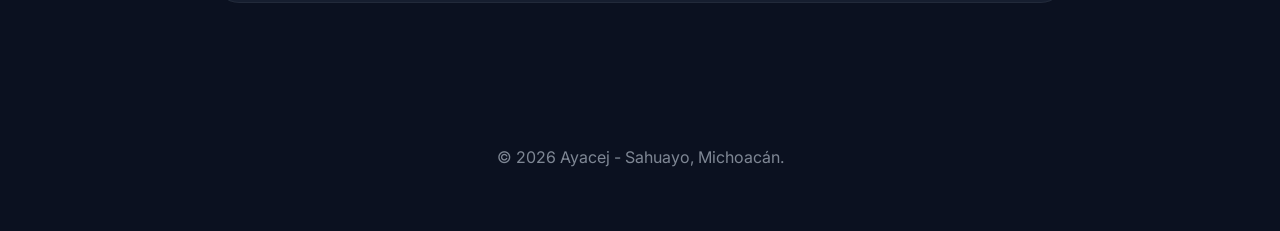
==== commit efe22978: "Update index.html" ====
--- a/index.html
+++ b/index.html
@@ -23,7 +23,7 @@
         <div class="nav-right">
             <ul id="nav-links">
                 <li><a href="#proyectos">Proyectos</a></li>
-                <li><a href="#sobre-mi">Sobre nosotros</a></li>
+                <li><a href="#sobre-mi">Sobre Nosotros</a></li>
                 <li><a href="#contacto" class="btn-outline-nav">Cotizar</a></li>
             </ul>
 
@@ -31,8 +31,8 @@
                 <input type="checkbox" id="theme-checkbox" class="toggle-checkbox">
                 <label for="theme-checkbox" class="toggle-label">
                     <div class="toggle-icons">
-                        <span class="icon sun-house">🌕</span>
-                        <span class="icon moon-house">☀️</span>
+                        <span class="icon sun-house">☀️</span>
+                        <span class="icon moon-house">🌕</span>
                     </div>
                     <div class="toggle-thumb"></div>
                 </label>
@@ -55,9 +55,9 @@
 
 <main id="proyectos">
     <h2 class="section-title fade-element">Proyectos Destacados</h2>
+    
     <div class="grid-proyectos">
-        
-        <div class="card fade-element">
+        <div class="card fade-element" ontouchstart="">
             <div class="imagen-contenedor">
                 <img src="proyecto1-img1.jpg" class="slideshow-img img-1" alt="P1-1" loading="lazy">
                 <img src="proyecto1-img2.jpg" class="slideshow-img img-2" alt="P1-2" loading="lazy">
@@ -71,7 +71,7 @@
             </div>
         </div>
 
-        <div class="card fade-element">
+        <div class="card fade-element" ontouchstart="">
             <div class="imagen-contenedor">
                 <img src="proyecto2-img1.jpg" class="slideshow-img img-1" alt="P2-1" loading="lazy">
                 <img src="proyecto2-img2.jpg" class="slideshow-img img-2" alt="P2-2" loading="lazy">
@@ -85,7 +85,7 @@
             </div>
         </div>
 
-        <div class="card fade-element">
+        <div class="card fade-element" ontouchstart="">
             <div class="imagen-contenedor">
                 <img src="proyecto3-img1.jpg" class="slideshow-img img-1" alt="P3-1" loading="lazy">
                 <img src="proyecto3-img2.jpg" class="slideshow-img img-2" alt="P3-2" loading="lazy">
@@ -99,7 +99,7 @@
             </div>
         </div>
 
-        <div class="card fade-element">
+        <div class="card fade-element" ontouchstart="">
             <div class="imagen-contenedor">
                 <img src="proyecto4-img1.jpg" class="slideshow-img img-1" alt="P4-1" loading="lazy">
                 <img src="proyecto4-img2.jpg" class="slideshow-img img-2" alt="P4-2" loading="lazy">
@@ -113,7 +113,7 @@
             </div>
         </div>
 
-        <div class="card fade-element">
+        <div class="card fade-element" ontouchstart="">
             <div class="imagen-contenedor">
                 <img src="proyecto5-img1.jpg" class="slideshow-img img-1" alt="P5-1" loading="lazy">
                 <img src="proyecto5-img2.jpg" class="slideshow-img img-2" alt="P5-2" loading="lazy">
@@ -127,7 +127,7 @@
             </div>
         </div>
 
-        <div class="card fade-element">
+        <div class="card fade-element" ontouchstart="">
             <div class="imagen-contenedor">
                 <img src="proyecto6-img1.jpg" class="slideshow-img img-1" alt="P6-1" loading="lazy">
                 <img src="proyecto6-img2.jpg" class="slideshow-img img-2" alt="P6-2" loading="lazy">
@@ -145,8 +145,8 @@
 
 <section id="sobre-mi" class="fade-element">
     <div class="container about-container">
-        <h2>Sobre el Estudio</h2>
-        <p>Somos una empresa familiar dedicada a la arquitectura, programación y mantenimiento técnico en Sahuayo, Michoacán.</p>
+        <h2>Sobre Nosotros</h2>
+        <p>Somos una empresa familiar dedicada a la arquitectura, programación y mantenimiento técnico en Sahuayo, Michoacán. Nos enfocamos en la precisión del detalle y la eficiencia constructiva.</p>
     </div>
 </section>
 
@@ -155,7 +155,7 @@
         <h2>¿Listo para materializar tu visión?</h2>
         <p class="contacto-desc">Contáctanos para agendar una <strong>asesoría virtual o presencial.</strong> Estamos listos para guiarte en cada etapa de tu proyecto.</p>
         <div class="contacto-links">
-            <a href="https://wa.me/523531338947" target="_blank" class="contacto-btn whatsapp-btn">WhatsApp</a>
+            <a href="https://wa.me/523531338947" target="_blank" class="contacto-btn whatsapp-btn">Agendar por WhatsApp</a>
             <a href="mailto:contacto.ayacej@proton.me" class="contacto-btn email-btn">Enviar Correo</a>
         </div>
         <p class="disponibilidad"><span class="status-dot"></span> Respondemos en menos de 24 horas</p>
--- a/style.css
+++ b/style.css
@@ -4,78 +4,101 @@
     --text-dark: #CBD5E1;   
     --acento: #38BDF8;      
     --bg-light: #F0F9FF;    
-    --card-light: rgba(255, 255, 255, 0.8); 
+    --card-light: rgba(255, 255, 255, 0.9); 
     --text-light: #0F172A;  
 }
 
 *, *::before, *::after { box-sizing: border-box; }
 html, body { overflow-x: hidden; width: 100%; margin: 0; padding: 0; }
 
-body { font-family: 'Inter', sans-serif; background-color: var(--bg-dark); color: var(--text-dark); transition: 0.4s; }
+body.dark-mode { background-color: var(--bg-dark); color: var(--text-dark); }
+body.light-mode { background-color: var(--bg-light); color: var(--text-light); }
+body { font-family: 'Inter', sans-serif; transition: background-color 0.5s ease, color 0.5s ease; }
 h1, h2, h3 { font-family: 'Playfair Display', serif; }
 a { text-decoration: none; color: inherit; transition: 0.3s; }
 
-/* HEADER Y NAV */
-header { position: sticky; top: 0; z-index: 1000; background: rgba(11, 17, 32, 0.8); backdrop-filter: blur(12px); border-bottom: 1px solid rgba(255, 255, 255, 0.05); }
-body.light-mode header { background: rgba(240, 249, 255, 0.8); border-bottom: 1px solid rgba(2, 132, 199, 0.1); }
+header { position: sticky; top: 0; z-index: 1000; backdrop-filter: blur(12px); border-bottom: 1px solid rgba(255, 255, 255, 0.05); transition: 0.5s; }
+body.dark-mode header { background: rgba(11, 17, 32, 0.9); }
+body.light-mode header { background: rgba(240, 249, 255, 0.9); border-bottom: 1px solid rgba(2, 132, 199, 0.1); }
 
 nav { display: flex; justify-content: space-between; align-items: center; max-width: 1200px; margin: 0 auto; padding: 1rem 2rem; }
-.nav-right { display: flex; align-items: center; gap: 2rem; }
-
-/* Menú horizontal PC */
-nav ul { display: flex; list-style: none; gap: 2rem; margin: 0; padding: 0; }
-nav ul li a:hover { color: var(--acento); }
-.btn-outline-nav { border: 1px solid var(--acento); padding: 0.5rem 1rem; border-radius: 5px; color: var(--acento) !important; }
-
-.logo-container { display: flex; align-items: center; gap: 10px; }
-.logo-img { height: 40px; }
+.logo-container { display: flex; align-items: center; gap: 15px; min-width: 220px; }
+.logo-img { height: 40px; width: auto; transition: 0.4s; }
+body.dark-mode .logo-light, body.light-mode .logo-dark { opacity: 0; }
+body.dark-mode .logo-dark, body.light-mode .logo-light { opacity: 1; }
 .logo-text { font-size: 1.4rem; letter-spacing: 3px; font-weight: 700; }
 
-/* BOTÓN TEMA */
+.nav-right { display: flex; align-items: center; gap: 2rem; }
+nav ul { display: flex; list-style: none; gap: 2.5rem; margin: 0; padding: 0; }
+nav ul li a { font-size: 0.95rem; font-weight: 500; }
+nav ul li a:hover { color: var(--acento); }
+.btn-outline-nav { border: 1px solid var(--acento); padding: 0.6rem 1.2rem; border-radius: 6px; color: var(--acento) !important; }
+
 .theme-toggle-wrapper { position: relative; z-index: 1005; }
 .toggle-checkbox { opacity: 0; position: absolute; }
-.toggle-label { display: flex; align-items: center; width: 60px; height: 30px; background: #1e293b; border-radius: 20px; cursor: pointer; position: relative; border: 1px solid rgba(255,255,255,0.1); }
-.toggle-thumb { width: 24px; height: 24px; background: white; border-radius: 50%; position: absolute; left: 3px; transition: 0.4s; z-index: 2; }
-.toggle-icons { display: flex; justify-content: space-between; width: 100%; padding: 0 8px; font-size: 14px; }
-.toggle-checkbox:checked + .toggle-label .toggle-thumb { transform: translateX(30px); }
+.toggle-label { display: flex; align-items: center; width: 64px; height: 34px; background: #1e293b; border-radius: 20px; cursor: pointer; position: relative; border: 1px solid rgba(255,255,255,0.1); }
+.toggle-thumb { width: 26px; height: 26px; background: white; border-radius: 50%; position: absolute; left: 4px; transition: 0.4s; z-index: 2; }
+.toggle-icons { display: flex; justify-content: space-between; width: 100%; padding: 0 10px; font-size: 14px; }
+.toggle-checkbox:checked + .toggle-label .toggle-thumb { transform: translateX(30px); background: #0284C7; }
 
-/* HERO */
-#hero { padding: 10rem 2rem; text-align: center; }
+.mobile-menu-btn { display: none; background: none; border: none; font-size: 1.8rem; color: inherit; cursor: pointer; z-index: 1005; }
+
+#hero { padding: 12rem 2rem; text-align: center; }
 #hero h1 { font-size: 4rem; margin-bottom: 1.5rem; }
-.hero-ctas { display: flex; justify-content: center; gap: 1.5rem; }
-.btn-primary { background: var(--acento); color: #000; padding: 1rem 2rem; border-radius: 5px; font-weight: 600; }
-.btn-secondary { border: 1px solid var(--text-dark); padding: 1rem 2rem; border-radius: 5px; }
 
-/* GRID CARDS */
-.grid-proyectos { display: grid; grid-template-columns: repeat(auto-fit, minmax(350px, 1fr)); gap: 3rem; max-width: 1200px; margin: 0 auto; padding: 4rem 2rem; }
-.card { background: var(--card-dark); border-radius: 12px; overflow: hidden; border: 1px solid rgba(255,255,255,0.05); transition: 0.4s; }
-.card:hover { transform: translateY(-10px); border-color: var(--acento); }
-.imagen-contenedor { height: 300px; position: relative; background: #000; }
-.slideshow-img { width: 100%; height: 100%; object-fit: cover; }
-.hover-video { position: absolute; top: 0; left: 0; width: 100%; height: 100%; object-fit: cover; opacity: 0; transition: 0.4s; }
+.grid-proyectos { display: grid; grid-template-columns: repeat(auto-fit, minmax(360px, 1fr)); gap: 3.5rem; max-width: 1200px; margin: 0 auto; padding: 4rem 2rem; }
+.card { border-radius: 12px; overflow: hidden; border: 1px solid rgba(255,255,255,0.05); transition: 0.4s; position: relative; }
+body.dark-mode .card { background: var(--card-dark); }
+body.light-mode .card { background: var(--card-light); border-color: rgba(0,0,0,0.05); box-shadow: 0 10px 20px rgba(0,0,0,0.05); }
+.card:hover { transform: translateY(-12px); border-color: var(--acento); }
+
+/* --- CARRUSEL DE 4 IMÁGENES --- */
+.imagen-contenedor { height: 320px; position: relative; background: #000; overflow: hidden; }
+.slideshow-img { position: absolute; top: 0; left: 0; width: 100%; height: 100%; object-fit: cover; opacity: 0; animation: crossfade 16s infinite; transition: opacity 0.5s ease; }
+
+.img-1 { animation-delay: 0s; } 
+.img-2 { animation-delay: 4s; }
+.img-3 { animation-delay: 8s; } 
+.img-4 { animation-delay: 12s; }
+
+@keyframes crossfade { 
+    0% { opacity: 0; } 
+    5% { opacity: 1; } 
+    25% { opacity: 1; } 
+    30% { opacity: 0; } 
+    100% { opacity: 0; } 
+}
+
+.hover-video { position: absolute; top: 0; left: 0; width: 100%; height: 100%; object-fit: cover; opacity: 0; transition: 0.5s; z-index: 10; }
+.card:hover .slideshow-img { opacity: 0; }
 .card:hover .hover-video { opacity: 1; }
-.info { padding: 2rem; }
+.info { padding: 2.2rem; }
 
-/* CONTACTO */
-.contacto-container { text-align: center; padding: 6rem 2rem; background: var(--card-dark); margin: 4rem auto; max-width: 800px; border-radius: 20px; }
-.contacto-links { display: flex; justify-content: center; gap: 2rem; margin-top: 2rem; }
-.contacto-btn { padding: 1rem 3rem; border-radius: 10px; font-weight: 700; color: #000 !important; }
+.contacto-container { text-align: center; padding: 5rem 2rem; margin: 5rem auto; max-width: 850px; border-radius: 24px; border: 1px solid rgba(255,255,255,0.05); backdrop-filter: blur(10px); }
+body.dark-mode .contacto-container { background: var(--card-dark); }
+body.light-mode .contacto-container { background: var(--card-light); border-color: rgba(2, 132, 199, 0.1); }
+.contacto-desc { font-size: 1.15rem; line-height: 1.6; margin: 1.5rem auto 2.5rem; max-width: 600px; opacity: 0.9; }
+.contacto-links { display: flex; justify-content: center; gap: 2rem; }
+.contacto-btn { padding: 1.2rem 2.5rem; border-radius: 12px; font-weight: 700; color: #000 !important; }
 .whatsapp-btn { background: #25D366; }
 .email-btn { background: var(--acento); }
+.disponibilidad { margin-top: 2.5rem; font-size: 0.9rem; display: flex; align-items: center; justify-content: center; gap: 8px; opacity: 0.7; }
+.status-dot { width: 8px; height: 8px; background-color: #25D366; border-radius: 50%; box-shadow: 0 0 8px #25D366; }
 
-/* SOBRE MI */
-.about-container { max-width: 800px; margin: 0 auto; padding: 6rem 2rem; text-align: center; border-top: 1px solid rgba(255,255,255,0.05); }
+footer { padding: 3rem; text-align: center; opacity: 0.6; }
 
-/* ANIMACIONES */
-.fade-element { opacity: 0; transform: translateY(30px); transition: 0.8s; }
+.fade-element { opacity: 0; transform: translateY(30px); transition: 1s ease; }
 .fade-element.visible { opacity: 1; transform: translateY(0); }
 
-/* RESPONSIVO */
-@media (max-width: 768px) {
-    .mobile-menu-btn { display: block; position: relative; z-index: 1005; background: none; border: none; font-size: 1.5rem; color: inherit; }
-    nav ul { position: fixed; top: 0; left: 0; width: 100%; height: 100vh; background: var(--bg-dark); flex-direction: column; justify-content: center; transform: translateX(100%); transition: 0.4s; z-index: 1000; }
+@media (max-width: 992px) {
+    .mobile-menu-btn { display: block; }
+    nav ul { position: fixed; top: 0; left: 0; width: 100%; height: 100vh; flex-direction: column; justify-content: center; align-items: center; transform: translateX(100%); transition: 0.5s cubic-bezier(0.4, 0, 0.2, 1); z-index: 1000; }
+    body.dark-mode nav ul { background: var(--bg-dark); }
+    body.light-mode nav ul { background: var(--bg-light); }
     nav ul.active { transform: translateX(0); }
-    .nav-right { gap: 1rem; }
-    #hero h1 { font-size: 2.5rem; }
-    .hero-ctas, .contacto-links { flex-direction: column; }
+    nav ul li { margin: 2rem 0; }
+    nav ul li a { font-size: 1.8rem; }
+    #hero h1 { font-size: 2.8rem; }
+    .contacto-links { flex-direction: column; gap: 1rem; }
+    .contacto-btn { width: 100%; justify-content: center; }
 }
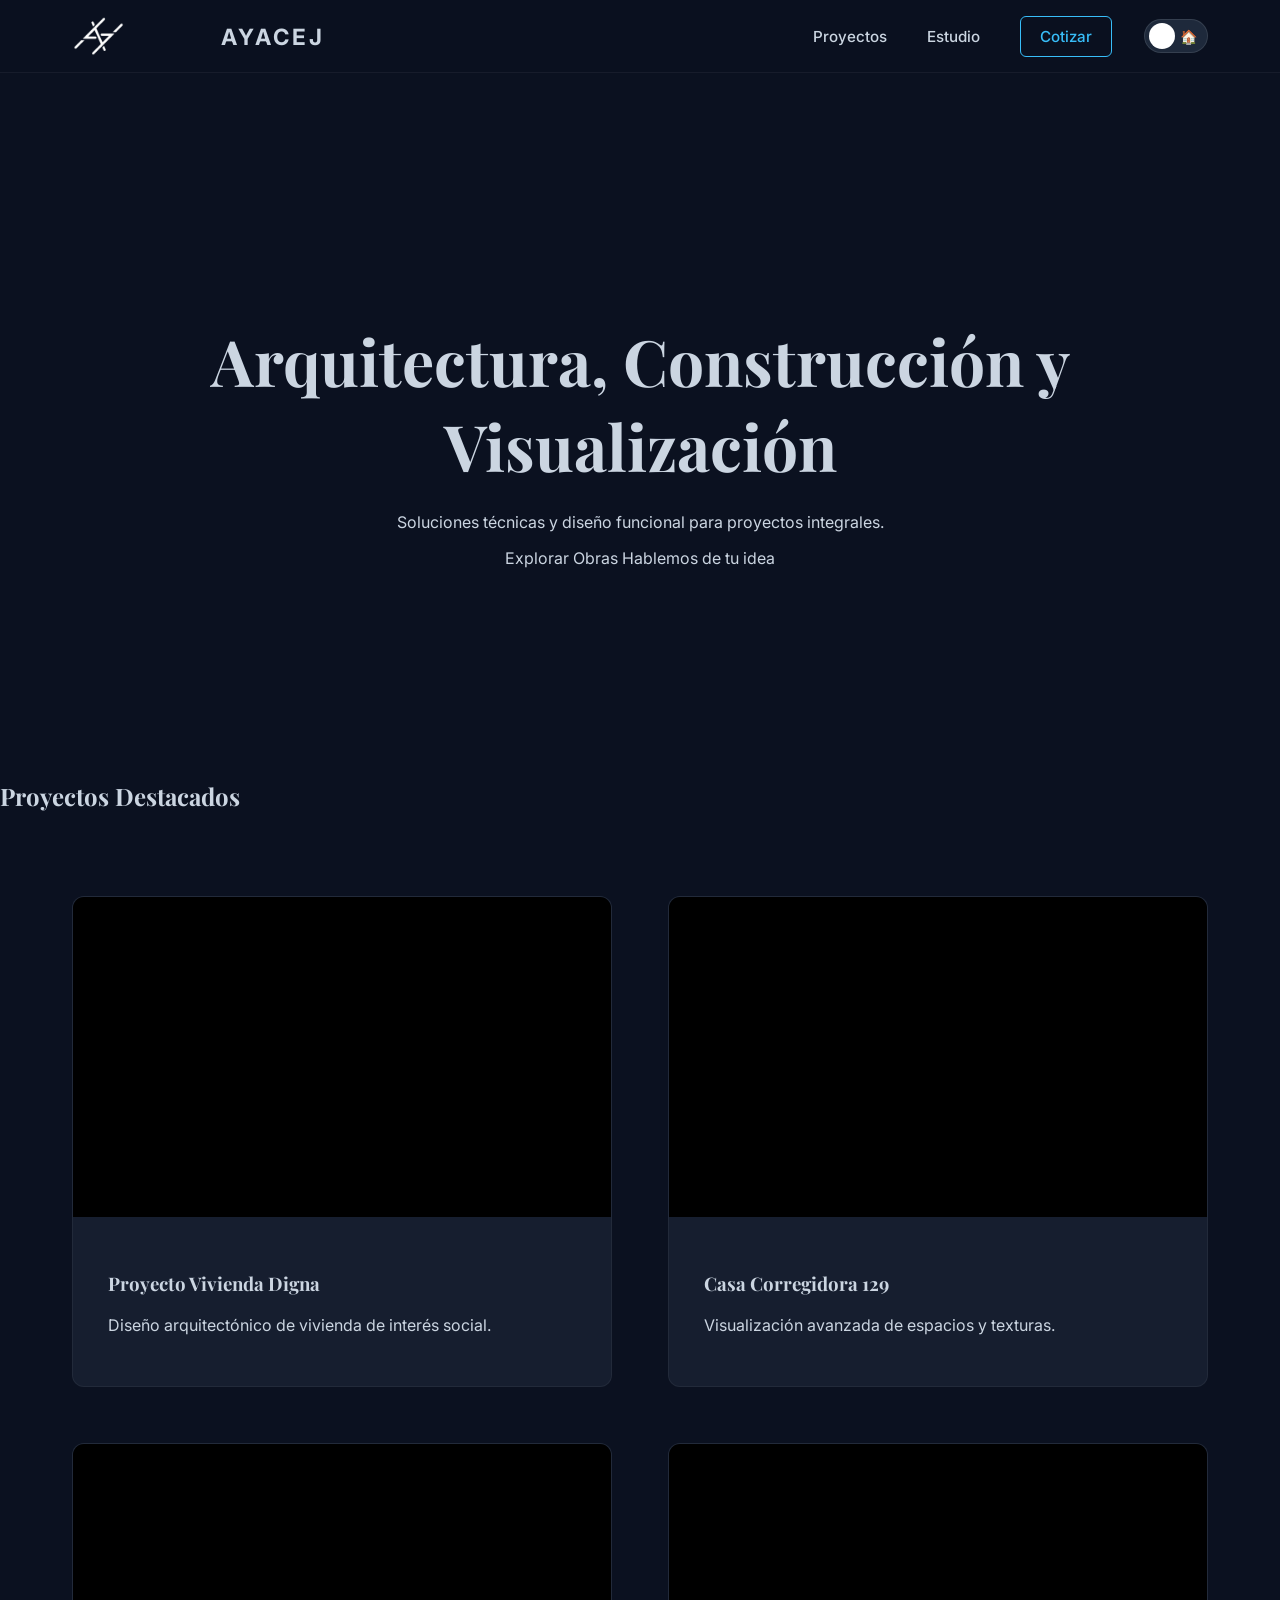
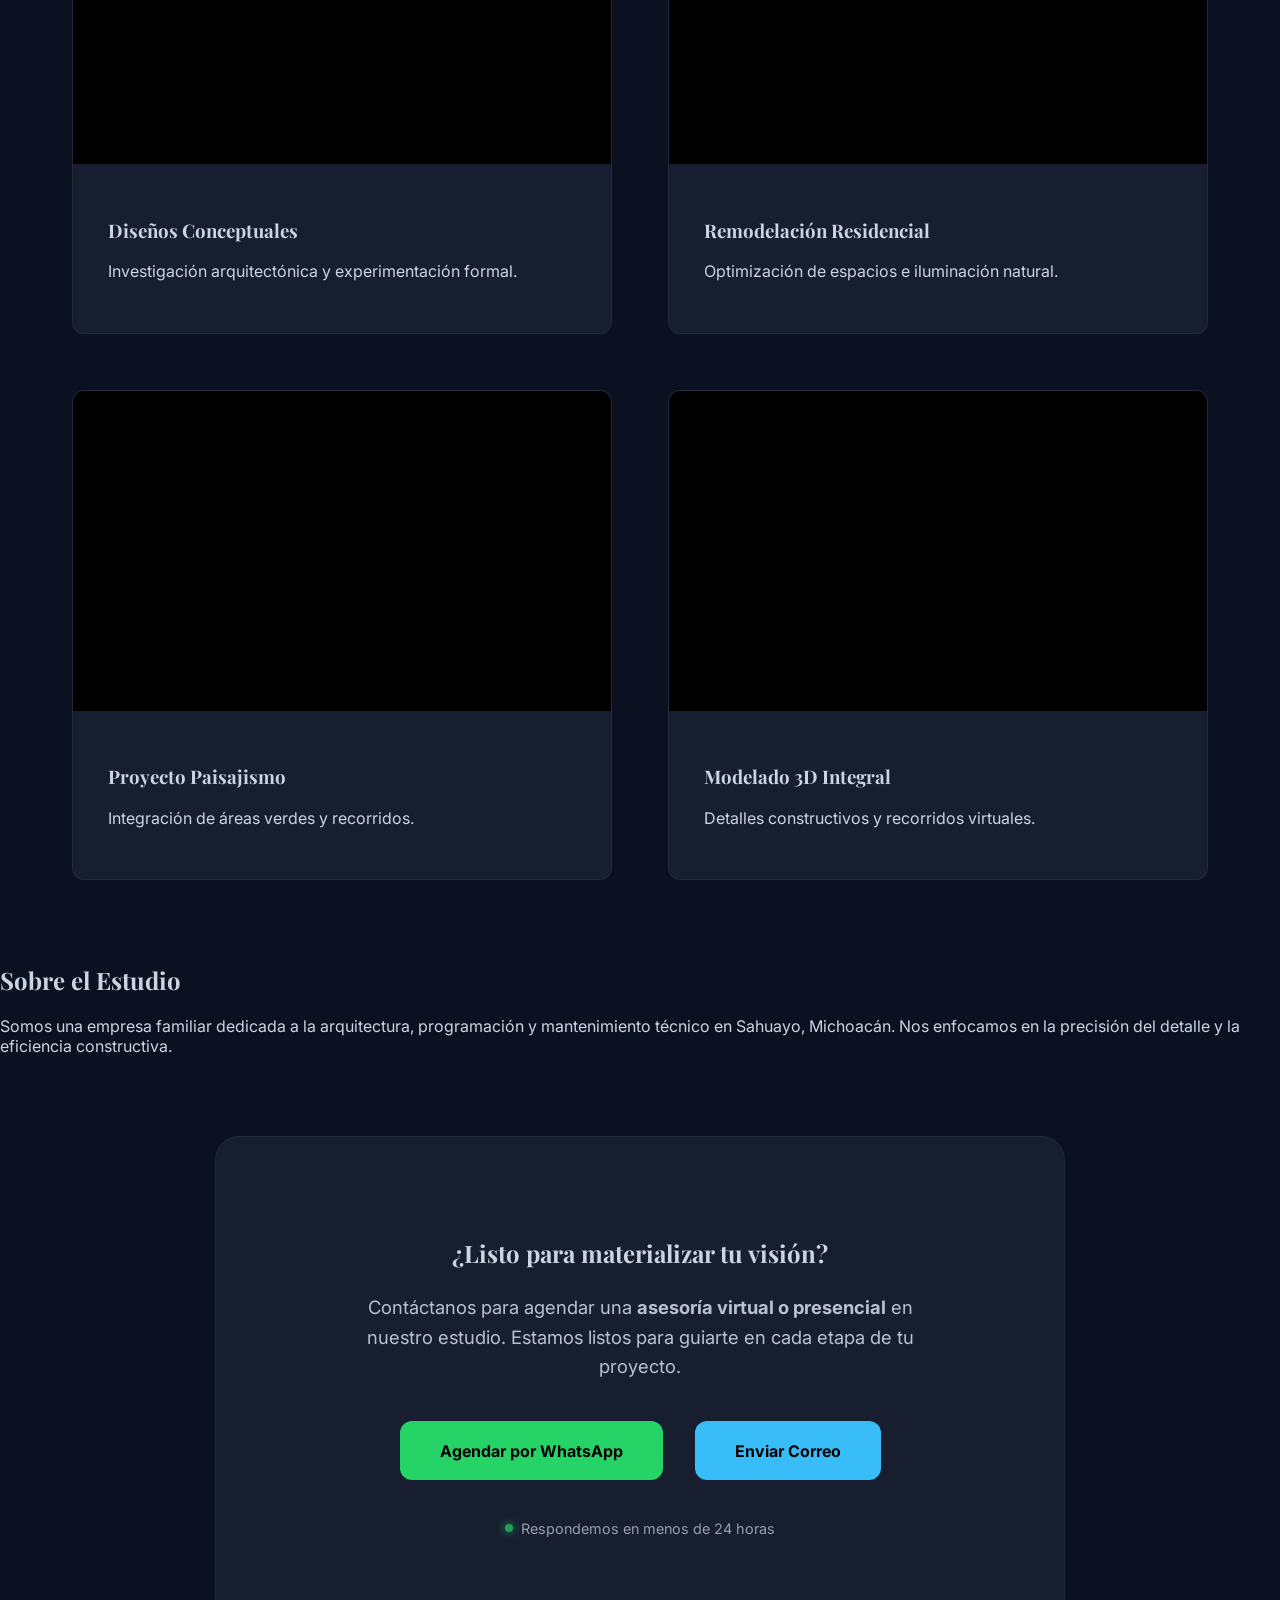
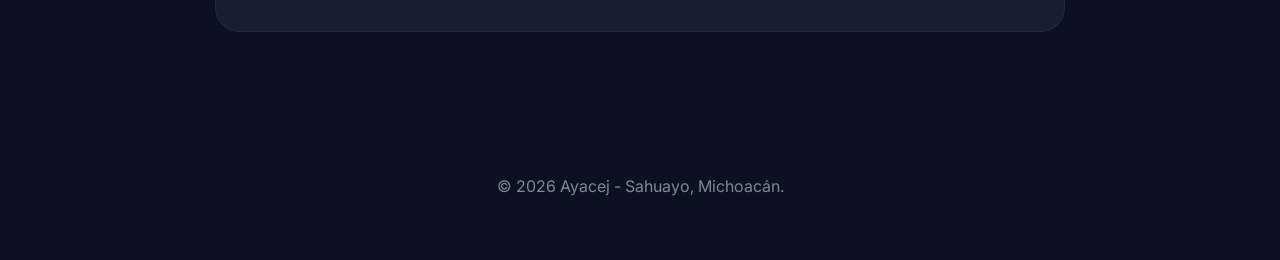
==== commit 79697ee6: "Update index.html" ====
--- a/index.html
+++ b/index.html
@@ -6,7 +6,7 @@
     <title>AYACEJ | Arquitectura y Construcción</title>
     <link rel="stylesheet" href="style.css">
     <link rel="preconnect" href="https://fonts.googleapis.com">
-    <link href="https://fonts.googleapis.com/css2?family=Inter:wght@300;400;500&family=Playfair+Display:wght@400;600;700&display=swap" rel="stylesheet">
+    <link href="https://fonts.googleapis.com/css2?family=Inter:wght@300;400;500;700&family=Playfair+Display:wght@400;600;700&display=swap" rel="stylesheet">
 </head>
 <body class="dark-mode">
 
@@ -23,7 +23,7 @@
         <div class="nav-right">
             <ul id="nav-links">
                 <li><a href="#proyectos">Proyectos</a></li>
-                <li><a href="#sobre-mi">Sobre Nosotros</a></li>
+                <li><a href="#sobre-mi">Estudio</a></li>
                 <li><a href="#contacto" class="btn-outline-nav">Cotizar</a></li>
             </ul>
 
@@ -31,8 +31,8 @@
                 <input type="checkbox" id="theme-checkbox" class="toggle-checkbox">
                 <label for="theme-checkbox" class="toggle-label">
                     <div class="toggle-icons">
-                        <span class="icon sun-house">☀️</span>
-                        <span class="icon moon-house">🌕</span>
+                        <span class="icon sun-house">🏠</span>
+                        <span class="icon moon-house">🏠</span>
                     </div>
                     <div class="toggle-thumb"></div>
                 </label>
@@ -145,7 +145,7 @@
 
 <section id="sobre-mi" class="fade-element">
     <div class="container about-container">
-        <h2>Sobre Nosotros</h2>
+        <h2>Sobre el Estudio</h2>
         <p>Somos una empresa familiar dedicada a la arquitectura, programación y mantenimiento técnico en Sahuayo, Michoacán. Nos enfocamos en la precisión del detalle y la eficiencia constructiva.</p>
     </div>
 </section>
@@ -153,12 +153,14 @@
 <section id="contacto" class="fade-element">
     <div class="container contacto-container">
         <h2>¿Listo para materializar tu visión?</h2>
-        <p class="contacto-desc">Contáctanos para agendar una <strong>asesoría virtual o presencial.</strong> Estamos listos para guiarte en cada etapa de tu proyecto.</p>
+        <p class="contacto-desc">Contáctanos para agendar una <strong>asesoría virtual o presencial</strong> en nuestro estudio. Estamos listos para guiarte en cada etapa de tu proyecto.</p>
         <div class="contacto-links">
             <a href="https://wa.me/523531338947" target="_blank" class="contacto-btn whatsapp-btn">Agendar por WhatsApp</a>
             <a href="mailto:contacto.ayacej@proton.me" class="contacto-btn email-btn">Enviar Correo</a>
         </div>
-        <p class="disponibilidad"><span class="status-dot"></span> Respondemos en menos de 24 horas</p>
+        <p class="disponibilidad">
+            <span class="status-dot"></span> Respondemos en menos de 24 horas
+        </p>
     </div>
 </section>
 
@@ -167,6 +169,7 @@
 </footer>
 
 <script>
+    // Manejo del Modo Claro/Oscuro
     const themeCheckbox = document.getElementById('theme-checkbox');
     const body = document.body;
 
@@ -180,6 +183,7 @@
         }
     });
 
+    // Menú Hamburguesa
     const menuToggle = document.getElementById('menu-toggle');
     const navLinks = document.getElementById('nav-links');
     menuToggle.addEventListener('click', () => {
@@ -187,15 +191,24 @@
         menuToggle.innerHTML = navLinks.classList.contains('active') ? '✖' : '☰';
     });
 
+    // Control de Videos
     document.querySelectorAll('.card').forEach(card => {
         const video = card.querySelector('.hover-video');
         card.addEventListener('mouseenter', () => video?.play());
-        card.addEventListener('mouseleave', () => { if(video){video.pause(); video.currentTime=0;}});
+        card.addEventListener('mouseleave', () => { 
+            if(video){
+                video.pause(); 
+                video.currentTime = 0;
+            }
+        });
     });
 
+    // Animaciones al hacer scroll
     const observer = new IntersectionObserver((entries) => {
         entries.forEach(entry => {
-            if (entry.isIntersecting) entry.target.classList.add('visible');
+            if (entry.isIntersecting) {
+                entry.target.classList.add('visible');
+            }
         });
     }, { threshold: 0.1 });
     document.querySelectorAll('.fade-element').forEach(el => observer.observe(el));
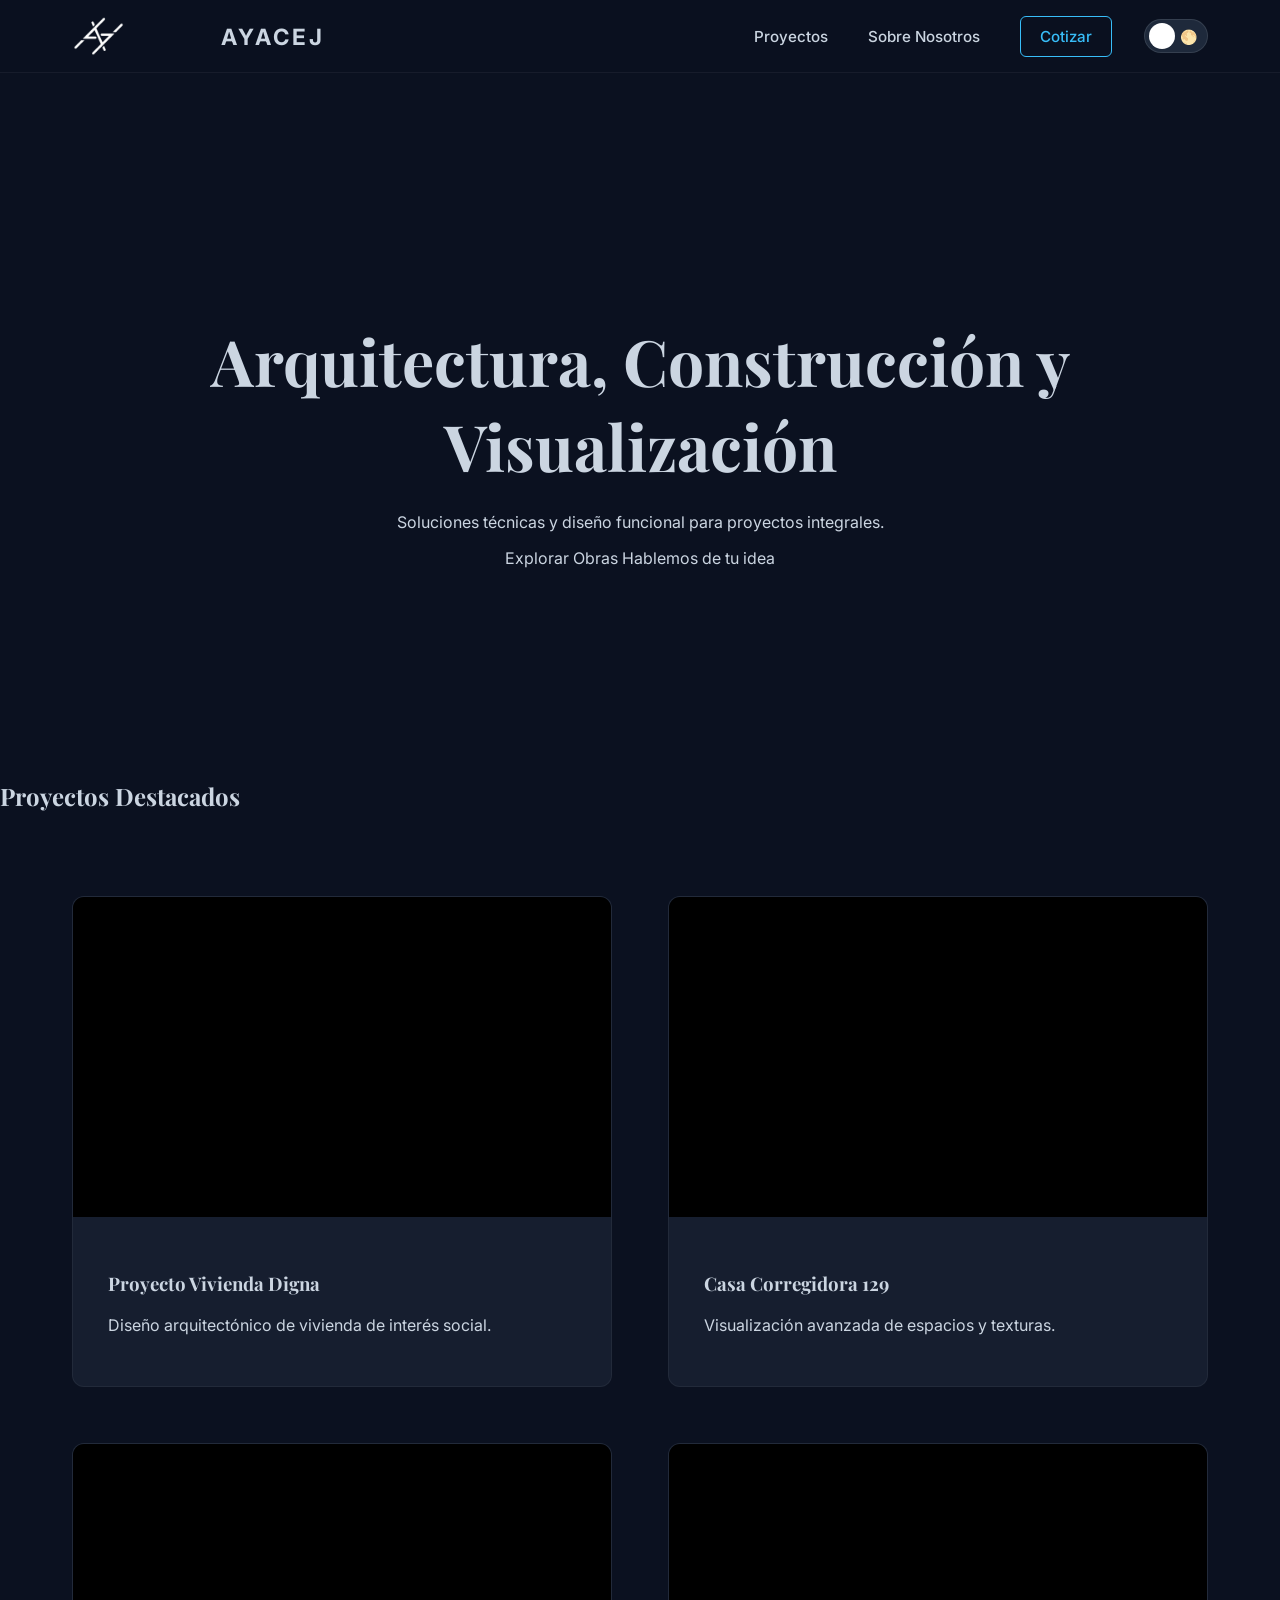
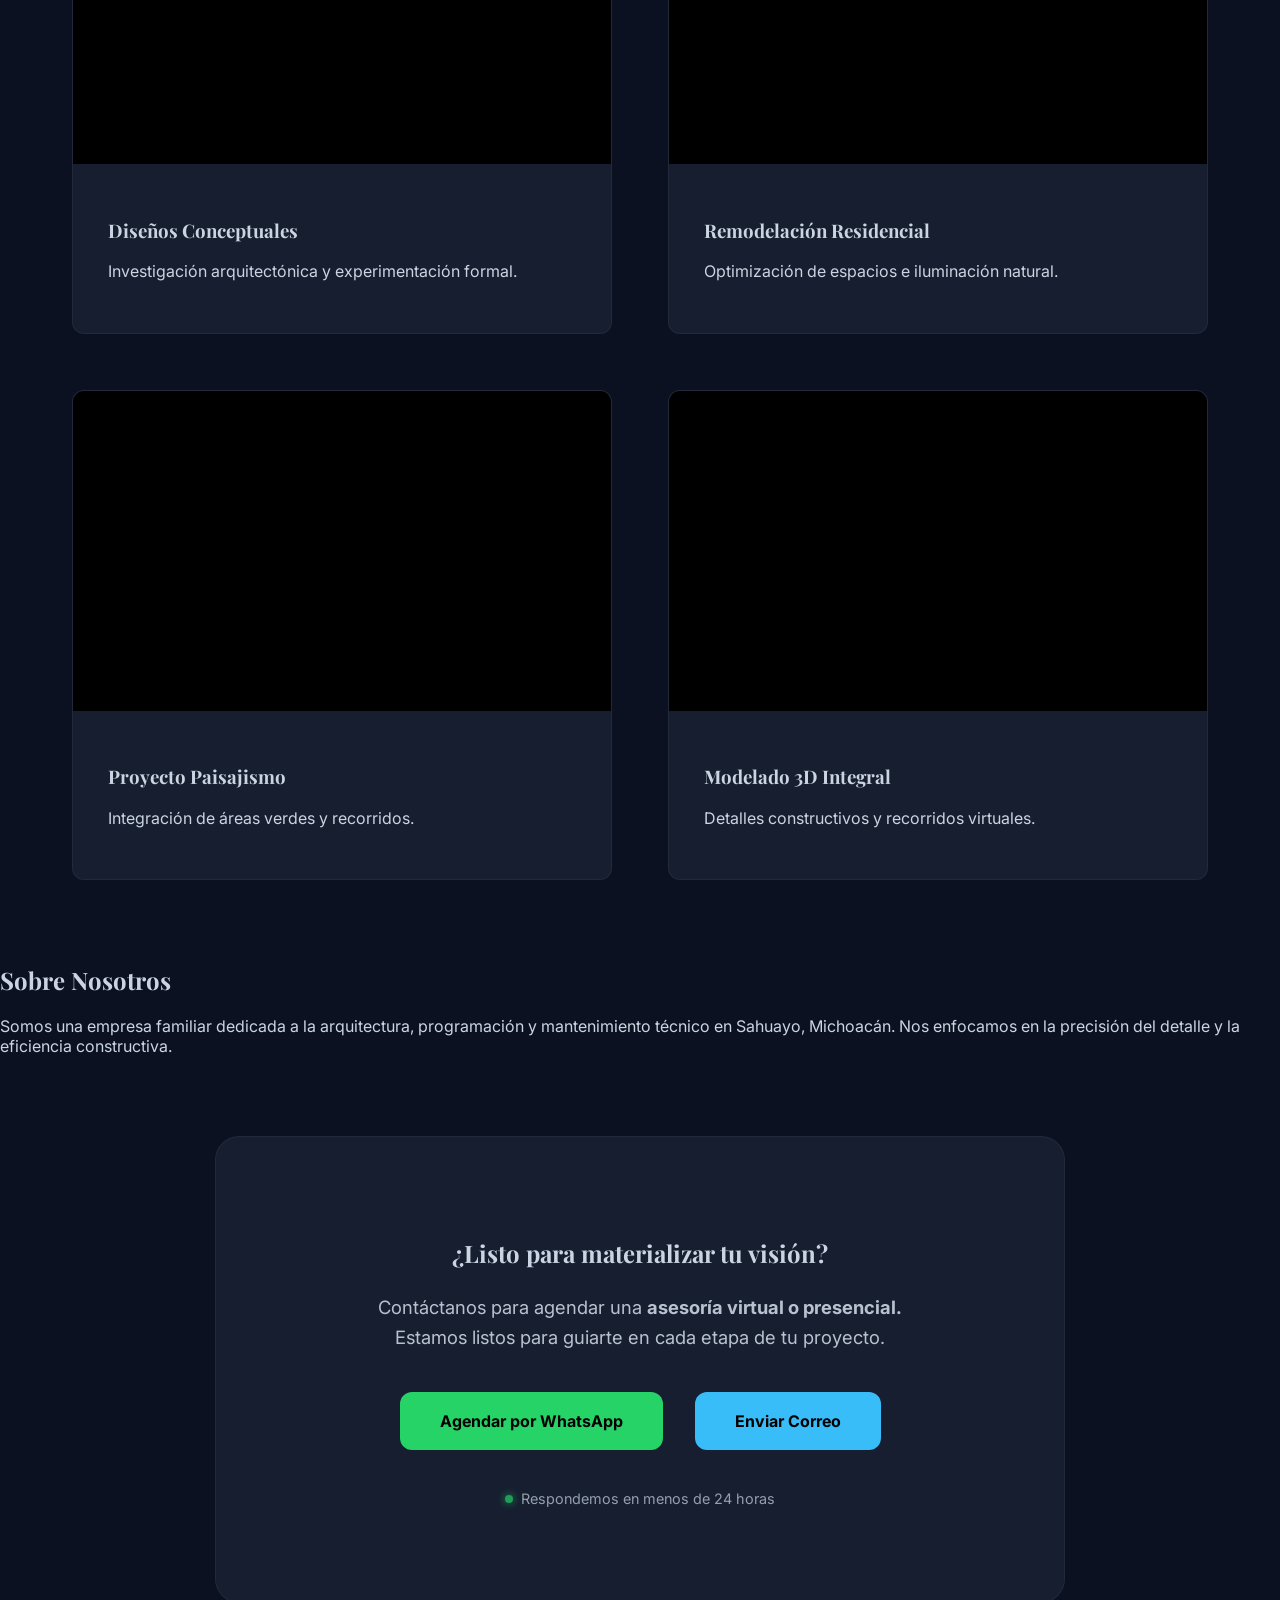
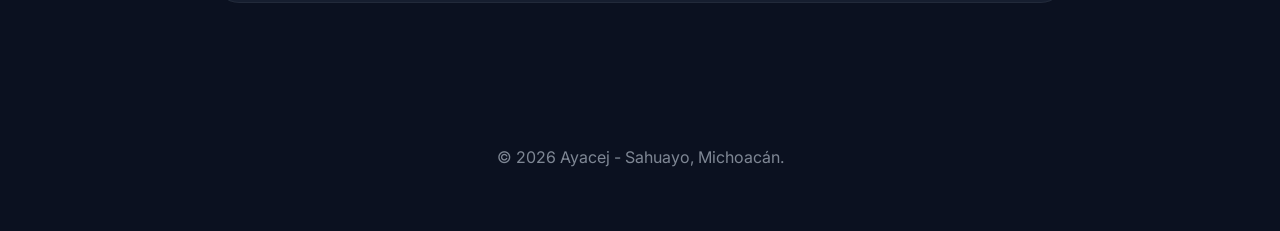
==== commit f6873499: "Update index.html" ====
--- a/index.html
+++ b/index.html
@@ -23,7 +23,7 @@
         <div class="nav-right">
             <ul id="nav-links">
                 <li><a href="#proyectos">Proyectos</a></li>
-                <li><a href="#sobre-mi">Estudio</a></li>
+                <li><a href="#sobre-mi">Sobre Nosotros</a></li>
                 <li><a href="#contacto" class="btn-outline-nav">Cotizar</a></li>
             </ul>
 
@@ -31,8 +31,8 @@
                 <input type="checkbox" id="theme-checkbox" class="toggle-checkbox">
                 <label for="theme-checkbox" class="toggle-label">
                     <div class="toggle-icons">
-                        <span class="icon sun-house">🏠</span>
-                        <span class="icon moon-house">🏠</span>
+                        <span class="icon sun-house">☀️</span>
+                        <span class="icon moon-house">🌕</span>
                     </div>
                     <div class="toggle-thumb"></div>
                 </label>
@@ -145,7 +145,7 @@
 
 <section id="sobre-mi" class="fade-element">
     <div class="container about-container">
-        <h2>Sobre el Estudio</h2>
+        <h2>Sobre Nosotros</h2>
         <p>Somos una empresa familiar dedicada a la arquitectura, programación y mantenimiento técnico en Sahuayo, Michoacán. Nos enfocamos en la precisión del detalle y la eficiencia constructiva.</p>
     </div>
 </section>
@@ -153,7 +153,7 @@
 <section id="contacto" class="fade-element">
     <div class="container contacto-container">
         <h2>¿Listo para materializar tu visión?</h2>
-        <p class="contacto-desc">Contáctanos para agendar una <strong>asesoría virtual o presencial</strong> en nuestro estudio. Estamos listos para guiarte en cada etapa de tu proyecto.</p>
+        <p class="contacto-desc">Contáctanos para agendar una <strong>asesoría virtual o presencial.</strong> Estamos listos para guiarte en cada etapa de tu proyecto.</p>
         <div class="contacto-links">
             <a href="https://wa.me/523531338947" target="_blank" class="contacto-btn whatsapp-btn">Agendar por WhatsApp</a>
             <a href="mailto:contacto.ayacej@proton.me" class="contacto-btn email-btn">Enviar Correo</a>
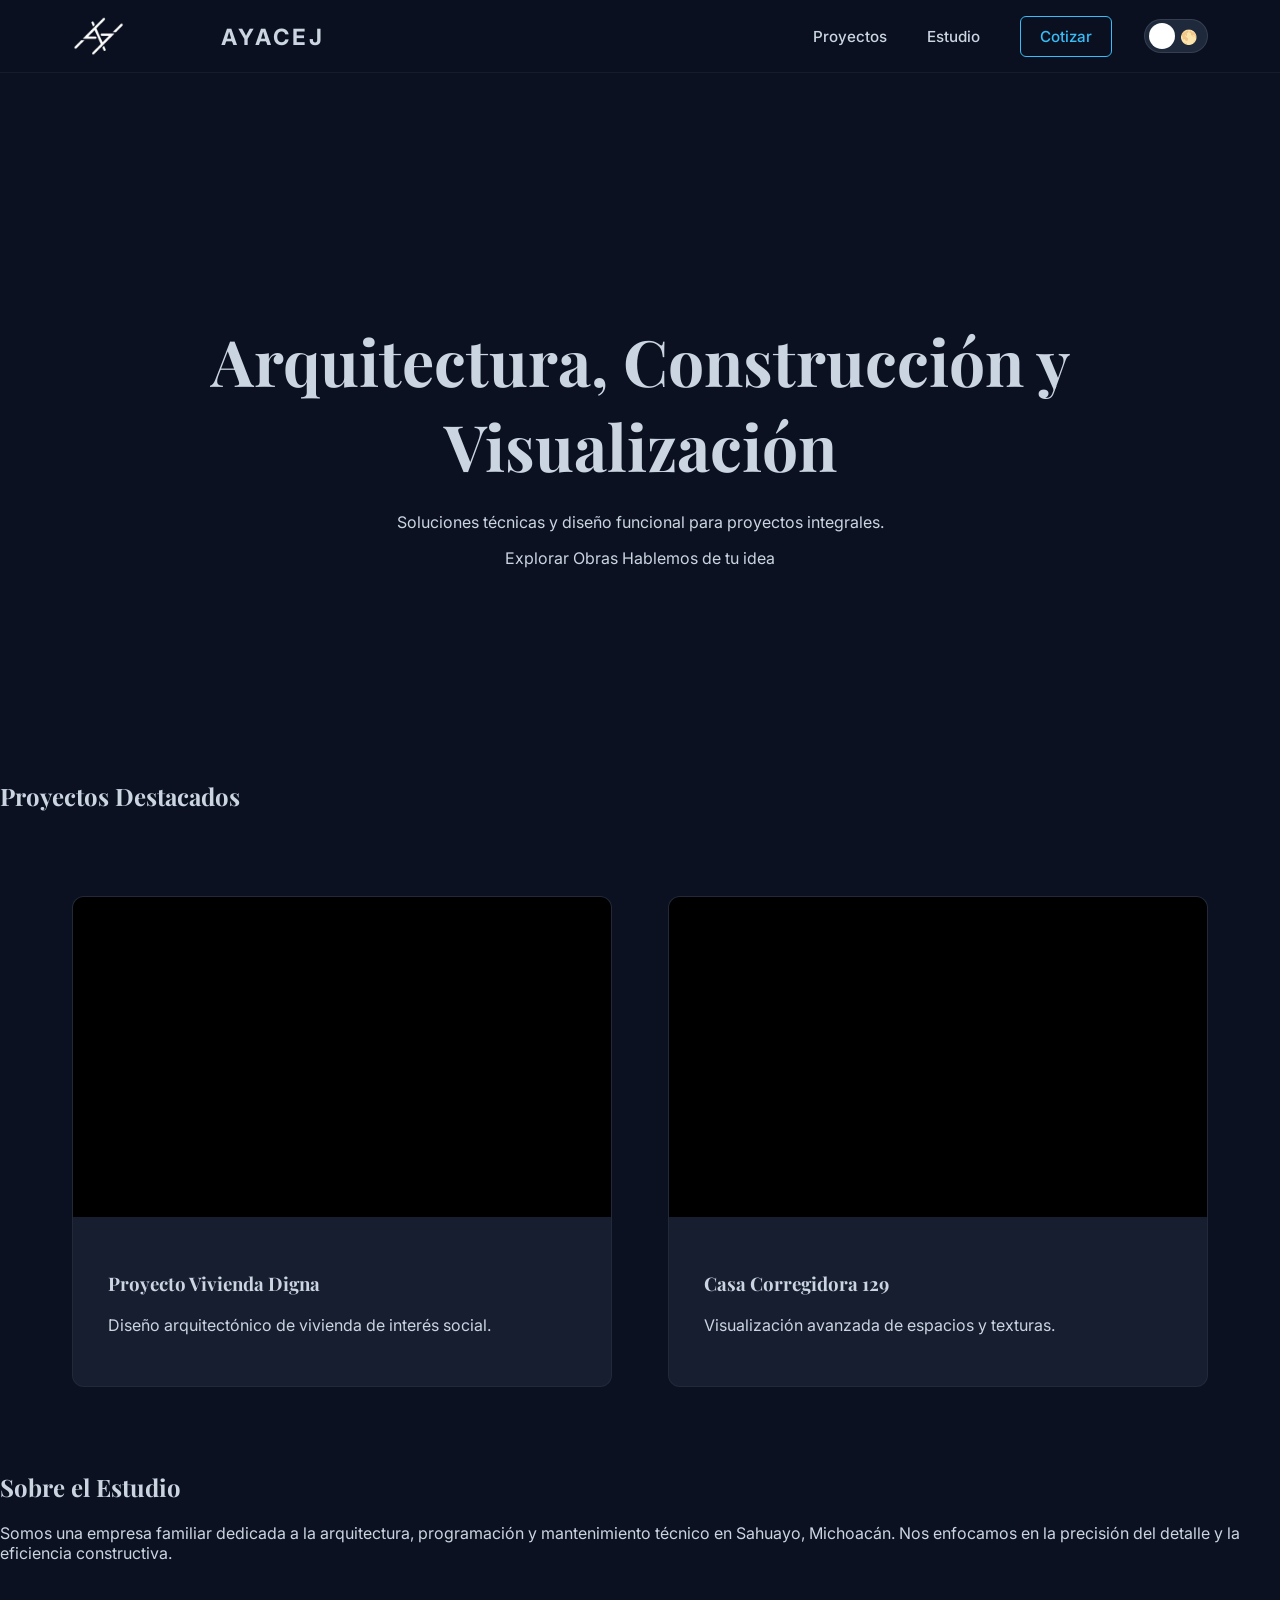
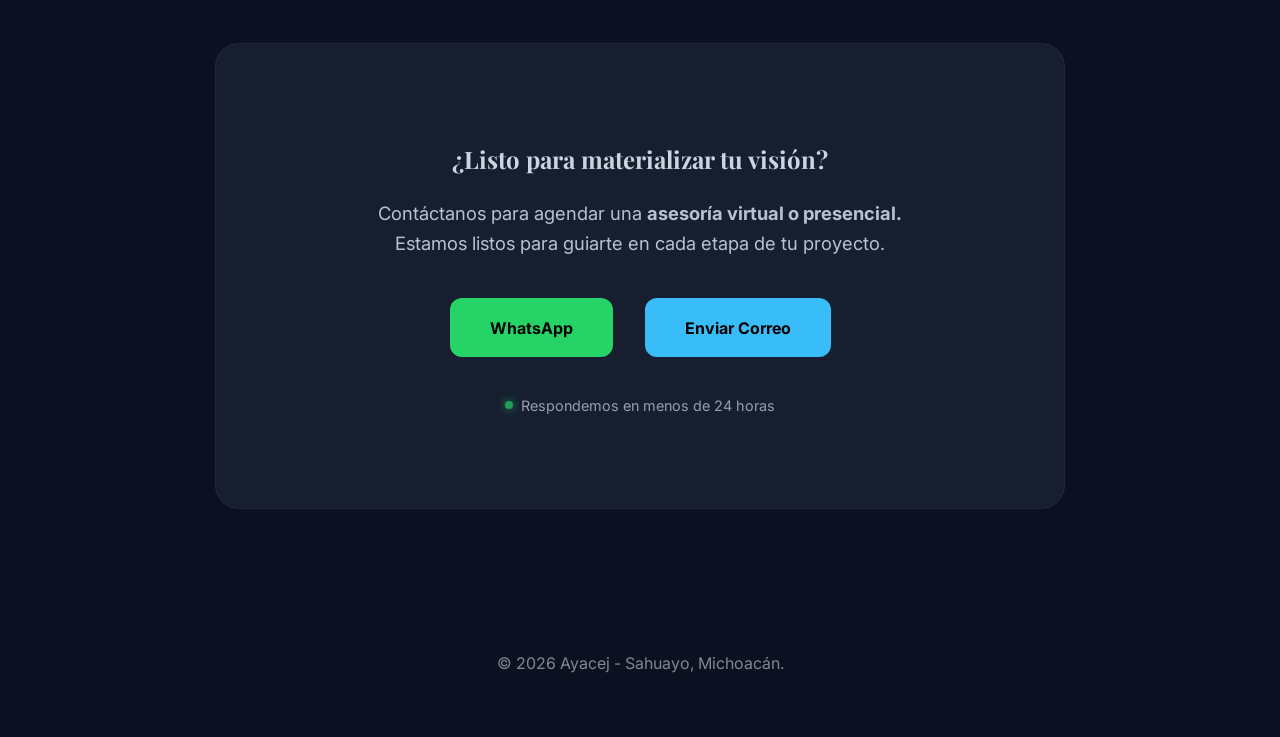
==== commit 465afaf1: "Update index.html" ====
--- a/index.html
+++ b/index.html
@@ -23,7 +23,7 @@
         <div class="nav-right">
             <ul id="nav-links">
                 <li><a href="#proyectos">Proyectos</a></li>
-                <li><a href="#sobre-mi">Sobre Nosotros</a></li>
+                <li><a href="#sobre-mi">Estudio</a></li>
                 <li><a href="#contacto" class="btn-outline-nav">Cotizar</a></li>
             </ul>
 
@@ -55,14 +55,13 @@
 
 <main id="proyectos">
     <h2 class="section-title fade-element">Proyectos Destacados</h2>
-    
     <div class="grid-proyectos">
         <div class="card fade-element" ontouchstart="">
             <div class="imagen-contenedor">
-                <img src="proyecto1-img1.jpg" class="slideshow-img img-1" alt="P1-1" loading="lazy">
-                <img src="proyecto1-img2.jpg" class="slideshow-img img-2" alt="P1-2" loading="lazy">
-                <img src="proyecto1-img3.jpg" class="slideshow-img img-3" alt="P1-3" loading="lazy">
-                <img src="proyecto1-img4.jpg" class="slideshow-img img-4" alt="P1-4" loading="lazy">
+                <img src="proyecto1-img1.jpg" class="slideshow-img img-1" alt="P1" loading="lazy">
+                <img src="proyecto1-img2.jpg" class="slideshow-img img-2" alt="P1" loading="lazy">
+                <img src="proyecto1-img3.jpg" class="slideshow-img img-3" alt="P1" loading="lazy">
+                <img src="proyecto1-img4.jpg" class="slideshow-img img-4" alt="P1" loading="lazy">
                 <video src="proyecto1-video-web.mp4" class="hover-video" loop muted playsinline preload="none"></video>
             </div>
             <div class="info">
@@ -70,13 +69,12 @@
                 <p>Diseño arquitectónico de vivienda de interés social.</p>
             </div>
         </div>
-
         <div class="card fade-element" ontouchstart="">
             <div class="imagen-contenedor">
-                <img src="proyecto2-img1.jpg" class="slideshow-img img-1" alt="P2-1" loading="lazy">
-                <img src="proyecto2-img2.jpg" class="slideshow-img img-2" alt="P2-2" loading="lazy">
-                <img src="proyecto2-img3.jpg" class="slideshow-img img-3" alt="P2-3" loading="lazy">
-                <img src="proyecto2-img4.jpg" class="slideshow-img img-4" alt="P2-4" loading="lazy">
+                <img src="proyecto2-img1.jpg" class="slideshow-img img-1" alt="P2" loading="lazy">
+                <img src="proyecto2-img2.jpg" class="slideshow-img img-2" alt="P2" loading="lazy">
+                <img src="proyecto2-img3.jpg" class="slideshow-img img-3" alt="P2" loading="lazy">
+                <img src="proyecto2-img4.jpg" class="slideshow-img img-4" alt="P2" loading="lazy">
                 <video src="proyecto1-video-web.mp4" class="hover-video" loop muted playsinline preload="none"></video>
             </div>
             <div class="info">
@@ -84,68 +82,12 @@
                 <p>Visualización avanzada de espacios y texturas.</p>
             </div>
         </div>
-
-        <div class="card fade-element" ontouchstart="">
-            <div class="imagen-contenedor">
-                <img src="proyecto3-img1.jpg" class="slideshow-img img-1" alt="P3-1" loading="lazy">
-                <img src="proyecto3-img2.jpg" class="slideshow-img img-2" alt="P3-2" loading="lazy">
-                <img src="proyecto3-img3.jpg" class="slideshow-img img-3" alt="P3-3" loading="lazy">
-                <img src="proyecto3-img4.jpg" class="slideshow-img img-4" alt="P3-4" loading="lazy">
-                <video src="proyecto3-video-web.mp4" class="hover-video" loop muted playsinline preload="none"></video>
-            </div>
-            <div class="info">
-                <h3>Diseños Conceptuales</h3>
-                <p>Investigación arquitectónica y experimentación formal.</p>
-            </div>
         </div>
-
-        <div class="card fade-element" ontouchstart="">
-            <div class="imagen-contenedor">
-                <img src="proyecto4-img1.jpg" class="slideshow-img img-1" alt="P4-1" loading="lazy">
-                <img src="proyecto4-img2.jpg" class="slideshow-img img-2" alt="P4-2" loading="lazy">
-                <img src="proyecto4-img3.jpg" class="slideshow-img img-3" alt="P4-3" loading="lazy">
-                <img src="proyecto4-img4.jpg" class="slideshow-img img-4" alt="P4-4" loading="lazy">
-                <video src="proyecto4-video-web.mp4" class="hover-video" loop muted playsinline preload="none"></video>
-            </div>
-            <div class="info">
-                <h3>Remodelación Residencial</h3>
-                <p>Optimización de espacios e iluminación natural.</p>
-            </div>
-        </div>
-
-        <div class="card fade-element" ontouchstart="">
-            <div class="imagen-contenedor">
-                <img src="proyecto5-img1.jpg" class="slideshow-img img-1" alt="P5-1" loading="lazy">
-                <img src="proyecto5-img2.jpg" class="slideshow-img img-2" alt="P5-2" loading="lazy">
-                <img src="proyecto5-img3.jpg" class="slideshow-img img-3" alt="P5-3" loading="lazy">
-                <img src="proyecto5-img4.jpg" class="slideshow-img img-4" alt="P5-4" loading="lazy">
-                <video src="proyecto5-video-web.mp4" class="hover-video" loop muted playsinline preload="none"></video>
-            </div>
-            <div class="info">
-                <h3>Proyecto Paisajismo</h3>
-                <p>Integración de áreas verdes y recorridos.</p>
-            </div>
-        </div>
-
-        <div class="card fade-element" ontouchstart="">
-            <div class="imagen-contenedor">
-                <img src="proyecto6-img1.jpg" class="slideshow-img img-1" alt="P6-1" loading="lazy">
-                <img src="proyecto6-img2.jpg" class="slideshow-img img-2" alt="P6-2" loading="lazy">
-                <img src="proyecto6-img3.jpg" class="slideshow-img img-3" alt="P6-3" loading="lazy">
-                <img src="proyecto6-img4.jpg" class="slideshow-img img-4" alt="P6-4" loading="lazy">
-                <video src="proyecto6-video-web.mp4" class="hover-video" loop muted playsinline preload="none"></video>
-            </div>
-            <div class="info">
-                <h3>Modelado 3D Integral</h3>
-                <p>Detalles constructivos y recorridos virtuales.</p>
-            </div>
-        </div>
-    </div>
 </main>
 
 <section id="sobre-mi" class="fade-element">
     <div class="container about-container">
-        <h2>Sobre Nosotros</h2>
+        <h2>Sobre el Estudio</h2>
         <p>Somos una empresa familiar dedicada a la arquitectura, programación y mantenimiento técnico en Sahuayo, Michoacán. Nos enfocamos en la precisión del detalle y la eficiencia constructiva.</p>
     </div>
 </section>
@@ -155,7 +97,7 @@
         <h2>¿Listo para materializar tu visión?</h2>
         <p class="contacto-desc">Contáctanos para agendar una <strong>asesoría virtual o presencial.</strong> Estamos listos para guiarte en cada etapa de tu proyecto.</p>
         <div class="contacto-links">
-            <a href="https://wa.me/523531338947" target="_blank" class="contacto-btn whatsapp-btn">Agendar por WhatsApp</a>
+            <a href="https://wa.me/523531338947" target="_blank" class="contacto-btn whatsapp-btn">WhatsApp</a>
             <a href="mailto:contacto.ayacej@proton.me" class="contacto-btn email-btn">Enviar Correo</a>
         </div>
         <p class="disponibilidad">
@@ -169,7 +111,6 @@
 </footer>
 
 <script>
-    // Manejo del Modo Claro/Oscuro
     const themeCheckbox = document.getElementById('theme-checkbox');
     const body = document.body;
 
@@ -183,7 +124,6 @@
         }
     });
 
-    // Menú Hamburguesa
     const menuToggle = document.getElementById('menu-toggle');
     const navLinks = document.getElementById('nav-links');
     menuToggle.addEventListener('click', () => {
@@ -191,24 +131,15 @@
         menuToggle.innerHTML = navLinks.classList.contains('active') ? '✖' : '☰';
     });
 
-    // Control de Videos
     document.querySelectorAll('.card').forEach(card => {
         const video = card.querySelector('.hover-video');
         card.addEventListener('mouseenter', () => video?.play());
-        card.addEventListener('mouseleave', () => { 
-            if(video){
-                video.pause(); 
-                video.currentTime = 0;
-            }
-        });
+        card.addEventListener('mouseleave', () => { if(video){video.pause(); video.currentTime=0;}});
     });
 
-    // Animaciones al hacer scroll
     const observer = new IntersectionObserver((entries) => {
         entries.forEach(entry => {
-            if (entry.isIntersecting) {
-                entry.target.classList.add('visible');
-            }
+            if (entry.isIntersecting) entry.target.classList.add('visible');
         });
     }, { threshold: 0.1 });
     document.querySelectorAll('.fade-element').forEach(el => observer.observe(el));
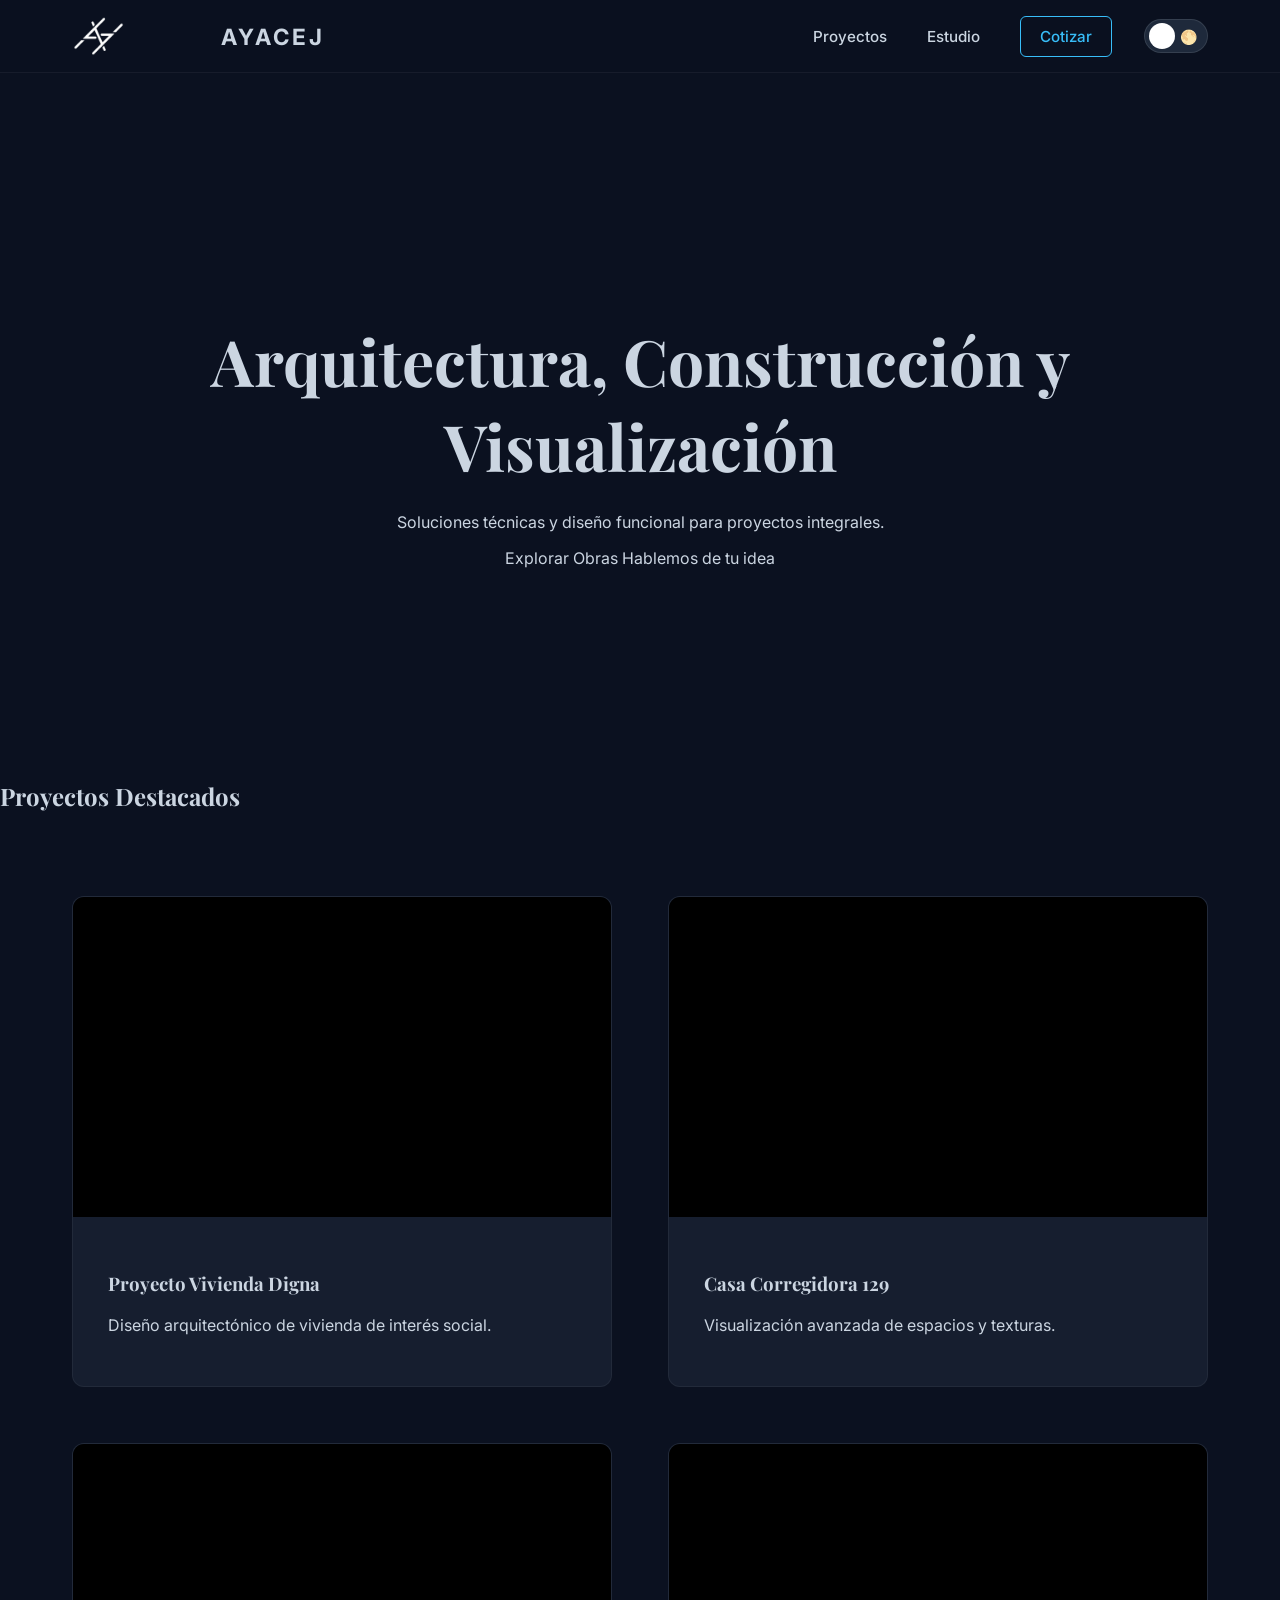
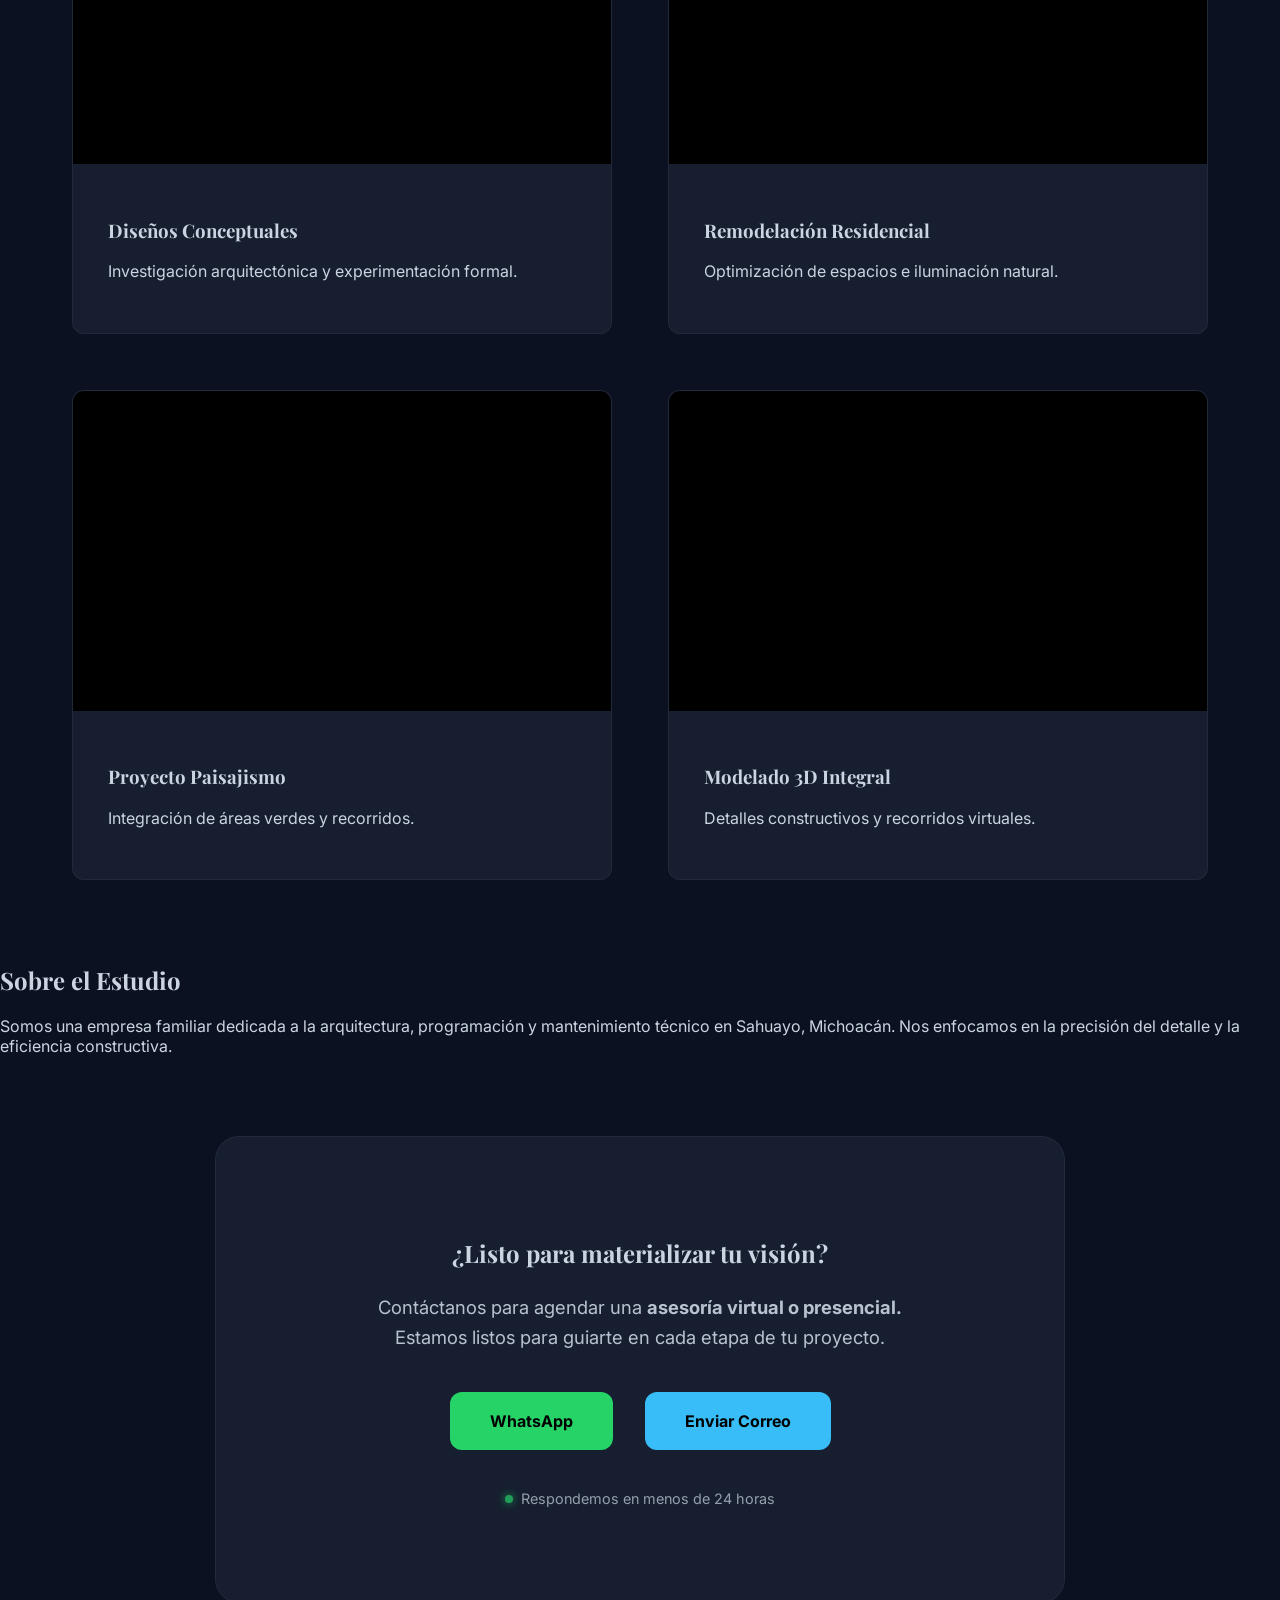
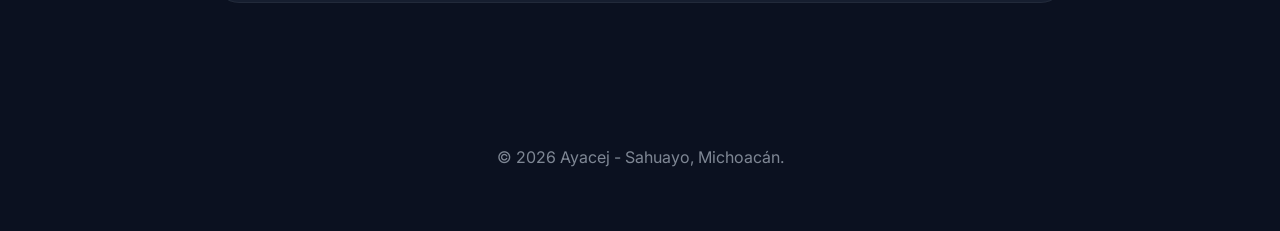
==== commit 68d8d3c2: "Update index.html" ====
--- a/index.html
+++ b/index.html
@@ -69,6 +69,7 @@
                 <p>Diseño arquitectónico de vivienda de interés social.</p>
             </div>
         </div>
+
         <div class="card fade-element" ontouchstart="">
             <div class="imagen-contenedor">
                 <img src="proyecto2-img1.jpg" class="slideshow-img img-1" alt="P2" loading="lazy">
@@ -82,7 +83,63 @@
                 <p>Visualización avanzada de espacios y texturas.</p>
             </div>
         </div>
-        </div>
+
+        <div class="card fade-element" ontouchstart="">
+            <div class="imagen-contenedor">
+                <img src="proyecto3-img1.jpg" class="slideshow-img img-1" alt="P3" loading="lazy">
+                <img src="proyecto3-img2.jpg" class="slideshow-img img-2" alt="P3" loading="lazy">
+                <img src="proyecto3-img3.jpg" class="slideshow-img img-3" alt="P3" loading="lazy">
+                <img src="proyecto3-img4.jpg" class="slideshow-img img-4" alt="P3" loading="lazy">
+                <video src="proyecto3-video-web.mp4" class="hover-video" loop muted playsinline preload="none"></video>
+            </div>
+            <div class="info">
+                <h3>Diseños Conceptuales</h3>
+                <p>Investigación arquitectónica y experimentación formal.</p>
+            </div>
+        </div>
+
+        <div class="card fade-element" ontouchstart="">
+            <div class="imagen-contenedor">
+                <img src="proyecto4-img1.jpg" class="slideshow-img img-1" alt="P4" loading="lazy">
+                <img src="proyecto4-img2.jpg" class="slideshow-img img-2" alt="P4" loading="lazy">
+                <img src="proyecto4-img3.jpg" class="slideshow-img img-3" alt="P4" loading="lazy">
+                <img src="proyecto4-img4.jpg" class="slideshow-img img-4" alt="P4" loading="lazy">
+                <video src="proyecto4-video-web.mp4" class="hover-video" loop muted playsinline preload="none"></video>
+            </div>
+            <div class="info">
+                <h3>Remodelación Residencial</h3>
+                <p>Optimización de espacios e iluminación natural.</p>
+            </div>
+        </div>
+
+        <div class="card fade-element" ontouchstart="">
+            <div class="imagen-contenedor">
+                <img src="proyecto5-img1.jpg" class="slideshow-img img-1" alt="P5" loading="lazy">
+                <img src="proyecto5-img2.jpg" class="slideshow-img img-2" alt="P5" loading="lazy">
+                <img src="proyecto5-img3.jpg" class="slideshow-img img-3" alt="P5" loading="lazy">
+                <img src="proyecto5-img4.jpg" class="slideshow-img img-4" alt="P5" loading="lazy">
+                <video src="proyecto5-video-web.mp4" class="hover-video" loop muted playsinline preload="none"></video>
+            </div>
+            <div class="info">
+                <h3>Proyecto Paisajismo</h3>
+                <p>Integración de áreas verdes y recorridos.</p>
+            </div>
+        </div>
+
+        <div class="card fade-element" ontouchstart="">
+            <div class="imagen-contenedor">
+                <img src="proyecto6-img1.jpg" class="slideshow-img img-1" alt="P6" loading="lazy">
+                <img src="proyecto6-img2.jpg" class="slideshow-img img-2" alt="P6" loading="lazy">
+                <img src="proyecto6-img3.jpg" class="slideshow-img img-3" alt="P6" loading="lazy">
+                <img src="proyecto6-img4.jpg" class="slideshow-img img-4" alt="P6" loading="lazy">
+                <video src="proyecto6-video-web.mp4" class="hover-video" loop muted playsinline preload="none"></video>
+            </div>
+            <div class="info">
+                <h3>Modelado 3D Integral</h3>
+                <p>Detalles constructivos y recorridos virtuales.</p>
+            </div>
+        </div>
+    </div>
 </main>
 
 <section id="sobre-mi" class="fade-element">
